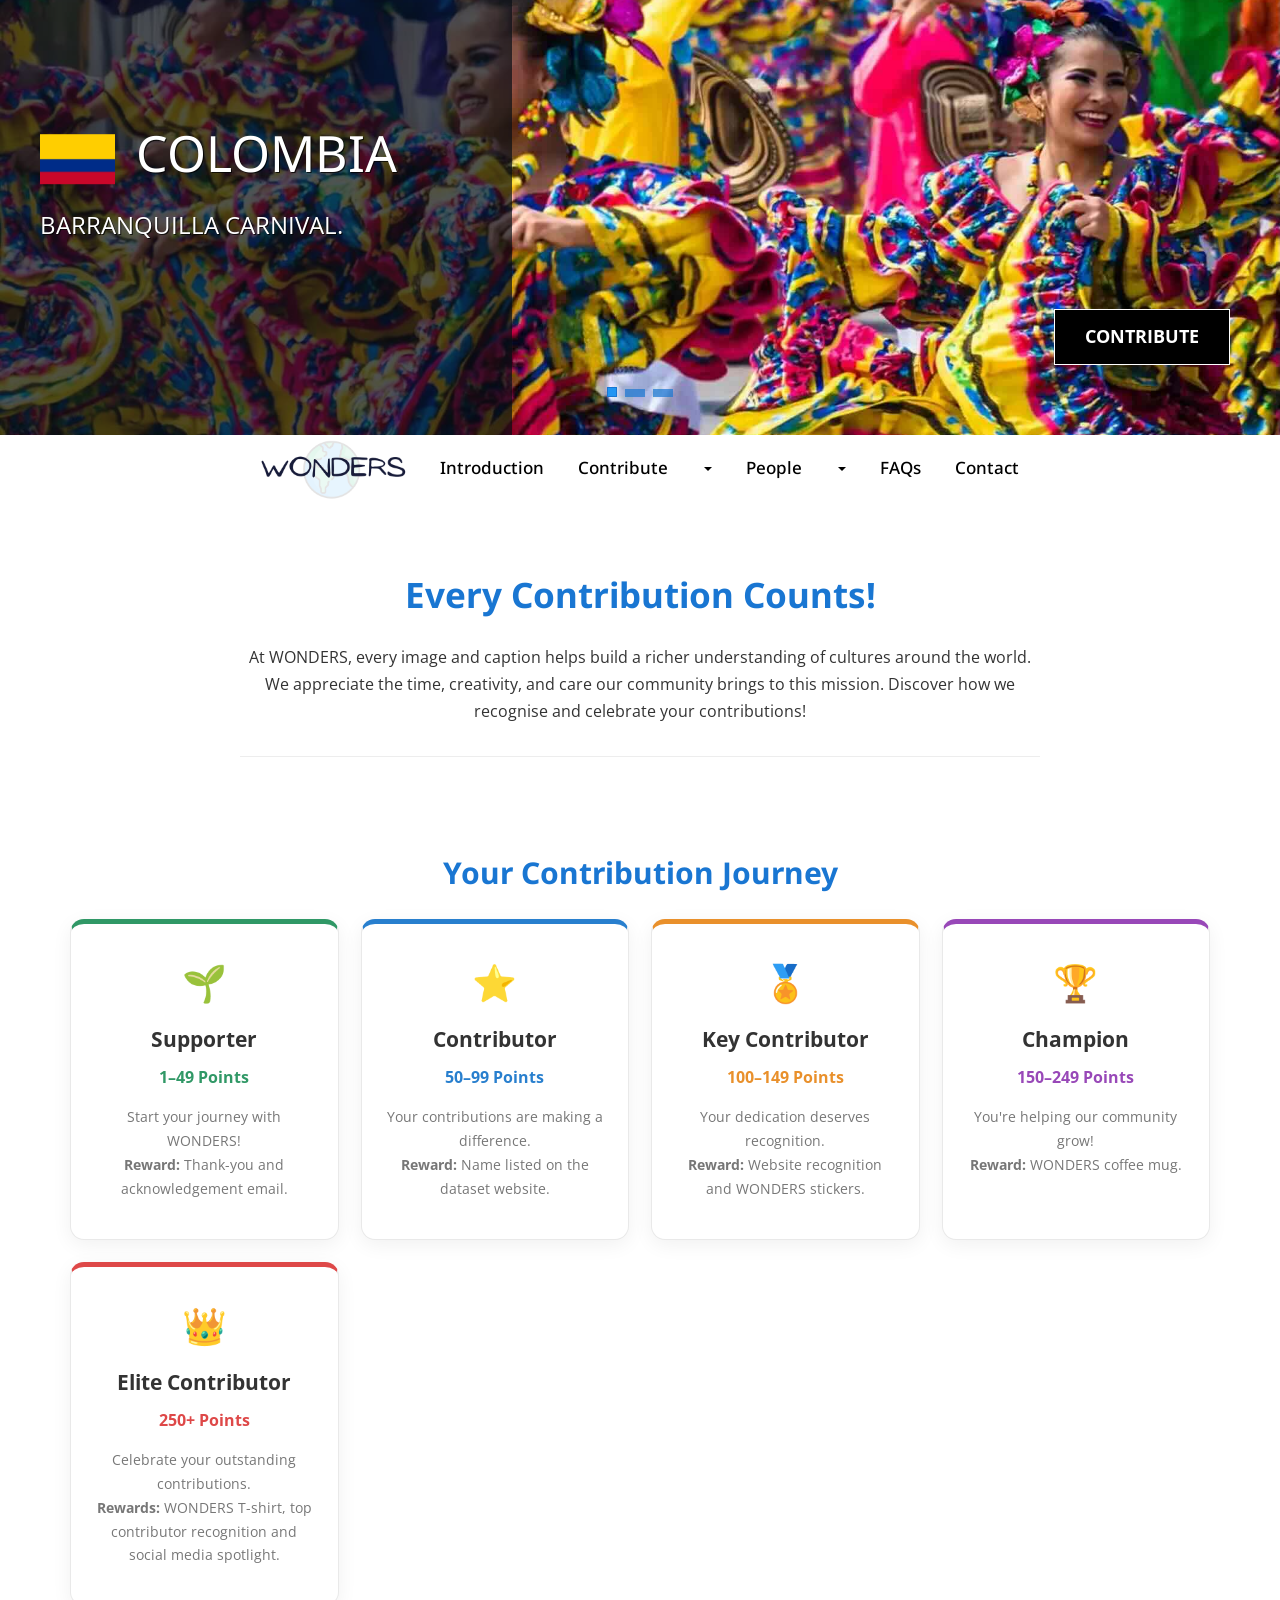
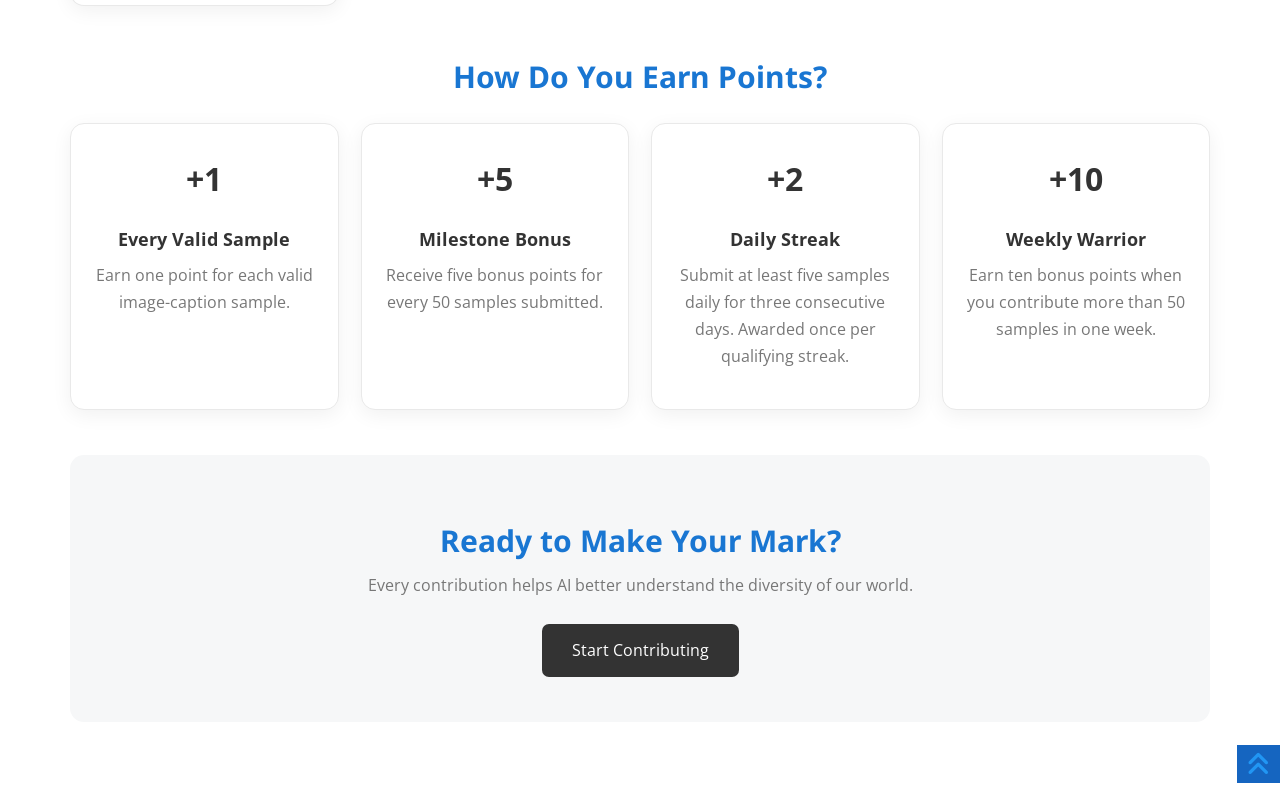
==== contributor-benefits.html @ 924491ee "Update contributor-benefits.html" ====
<!DOCTYPE html>
<!--[if lt IE 7 ]> <html class="ie ie6 no-js" lang="en"> <![endif]-->
<!--[if IE 7 ]>    <html class="ie ie7 no-js" lang="en"> <![endif]-->
<!--[if IE 8 ]>    <html class="ie ie8 no-js" lang="en"> <![endif]-->
<!--[if IE 9 ]>    <html class="ie ie9 no-js" lang="en"> <![endif]-->
<!--[if gt IE 9]><!-->
<html class="no-js" lang="en">
<!--<![endif]-->

<head>

	<meta charset="UTF-8" />

	<title>Wonders Dataset</title>

	<meta name="description" content="Team Wonders Data Project">

	<meta name="author" content="Team Wonders">

	<meta name="viewport" content="width=device-width, initial-scale=1.0">
	<link rel="shortcut icon" href="img/wonders_logo_v1.png">

	<link rel="stylesheet" type="text/css" media="screen" href="css/bootstrap.css">
	<!-- <link rel="stylesheet" href="css/font-awesome.css"> -->
	<link rel="stylesheet" href="https://cdnjs.cloudflare.com/ajax/libs/font-awesome/6.5.0/css/all.min.css">
	<link rel="stylesheet" href="css/animate.css">
	<link rel="stylesheet" href="css/styles.css">

	<link href='http://fonts.googleapis.com/css?family=Droid+Sans:400,700' rel='stylesheet' type='text/css'>
	<link href='http://fonts.googleapis.com/css?family=Open+Sans:400,700' rel='stylesheet' type='text/css'>


</head>

<body>
	<!--wrapper start-->
	<div class="wrapper">
		<!--header-->
		<header id="header">
			<div class="carousel fade-carousel slide" data-ride="carousel" data-interval="4000" id="bs-carousel">
				<!-- Overlay -->
				<div class="overlay"></div>

				<!-- Action Button -->
				<div class="project-title-topright">
				</div>
				<div class="hero-button">
					<a class="btn btn-hero btn-lg" href="#contribute">Contribute</a>
				</div>

				<!-- Indicators -->
				<ol class="carousel-indicators">
					<li data-target="#bs-carousel" data-slide-to="0" class="active"></li>
					<li data-target="#bs-carousel" data-slide-to="1"></li>
					<li data-target="#bs-carousel" data-slide-to="2"></li>
				</ol>

				<!-- Wrapper for slides -->
				<div class="carousel-inner">
					<div class="item slides active">
						<div class="slide-1"></div>
						<div class="hero">
							<hgroup>
								<h1>
									<img src="img/flags/colombia.png" alt="Colombia Flag"
										style="height:1em; vertical-align:middle; margin-right:8px;">
									Colombia
								</h1>
								<h3>Barranquilla Carnival.</h3>
							</hgroup>
						</div>
					</div>
					<div class="item slides">
						<div class="slide-2"></div>
						<div class="hero">
							<hgroup>
								<h1>
									<img src="img/flags/italy.png" alt="Italian Flag" 
										style="height:1em; vertical-align:middle; margin-right:8px;">
									Italy
								</h1>
								<h3>Pizza</h3>
							</hgroup>
						</div>
					</div>
					<div class="item slides">
						<div class="slide-3"></div>
						<div class="hero">
							<hgroup>
								<h1>
									<img src="img/flags/china.png" alt="China Flag"
										style="height:1em; vertical-align:middle; margin-right:8px;">
									China
								</h1>
								<h3>The Lantern Festival.</h3>
							</hgroup>
						</div>
					</div>
				</div>

				<div class="menu">
					<nav class="navbar navbar-wrapper">
						<div class="container">
							<div class="navbar-header">
								<button type="button" id="nav-toggle" class="navbar-toggle" data-toggle="collapse"
									data-target="#main-nav"> <span class="sr-only">Toggle navigation</span> <span
										class="icon-bar"></span> <span class="icon-bar"></span> <span
										class="icon-bar"></span> </button>
							</div>
							<div id="main-nav" class="collapse navbar-collapse">
								<ul class="nav navbar-nav">
									<img src="img/wonders_narrow_logo.png" style="max-width: 15%;"/>
									<li><a href="#intro" class="scroll-link">Introduction</a></li>
									<li class="dropdown">


									
<li class="dropdown">
    <!-- This part scrolls to Contribute section -->
    <a href="#contribute" class="scroll-link people-main-link">
        Contribute
    </a>

    <!-- This part opens the dropdown -->
    <a href="#" class="dropdown-toggle people-caret"
       data-toggle="dropdown"
       aria-haspopup="true"
       aria-expanded="false">
        <span class="caret"></span>
    </a>

    <ul class="dropdown-menu">
        <li>
            <a href="contributor-benefits.html">
                Contributor Benefits
            </a>
        </li>
        <li>
            <a href="contributors.html">
                List of Contributors
            </a>
        </li>
    </ul>
</li>

									


									<li class="dropdown">
                                    <!-- This part scrolls to People section -->
                                    <a href="#aboutUs" class="scroll-link people-main-link">People</a>
                                    <!-- This part opens dropdown -->
                                    <a href="#" class="dropdown-toggle people-caret" data-toggle="dropdown" aria-haspopup="true" aria-expanded="false">
                                    <span class="caret"></span>
                                    </a>
                                    <ul class="dropdown-menu">
                                    <li><a href="#team-leads" class="scroll-link">Team Leads</a></li>
                                    <li><a href="#tech-team" class="scroll-link">Tech Team</a></li>
                                    <li><a href="#language-leads" class="scroll-link">Language Leads</a></li>
                                    </ul>
                                    </li>
									<li><a href="#faq" class="scroll-link">FAQs</a></li>
									<li><a href="#contact" class="scroll-link">Contact</a></li>
								</ul>
							</div>
						</div>
					</nav>
				</div>

		</header>






<style>
/* Contributor Benefits — scoped styling */
.wonders-benefits {
    padding: 65px 0;
}
.wonders-benefits .section-title,
.wonders-benefits .benefits-cta h2,
.wonders-benefits .benefits-notice h3 {
    color: #1976D2 !important;
}

.wonders-benefits .benefits-intro {
    max-width: 800px;
    margin: 0 auto 45px;
    text-align: center;
}

.wonders-benefits .section-title {
    text-align: center;
    margin: 50px 0 25px;
}

.wonders-benefits .reward-grid,
.wonders-benefits .points-grid {
    display: grid;
    grid-template-columns: repeat(auto-fit, minmax(220px, 1fr));
    gap: 22px;
}

.wonders-benefits .reward-card,
.wonders-benefits .points-card {
    background: #fff;
    border: 1px solid #e9e9e9;
    border-radius: 14px;
    padding: 28px 22px;
    text-align: center;
    box-shadow: 0 5px 20px rgba(0,0,0,.06);
    transition: transform .2s, box-shadow .2s;
}

.wonders-benefits .reward-card:hover {
    transform: translateY(-5px);
    box-shadow: 0 10px 28px rgba(0,0,0,.12);
}

.wonders-benefits .reward-card {
    border-top: 5px solid var(--tier-color);
}

.wonders-benefits .reward-icon {
    font-size: 36px;
    margin-bottom: 12px;
}

.wonders-benefits .reward-card h3 {
    font-size: 21px;
    margin: 10px 0;
}

.wonders-benefits .point-range {
    font-weight: 700;
    color: var(--tier-color);
    margin-bottom: 14px;
}

.wonders-benefits .reward-detail {
    font-size: 14px;
    line-height: 1.7;
}

.wonders-benefits .points-value {
    font-size: 32px;
    font-weight: 700;
    color: #333;
}

.wonders-benefits .points-card h3 {
    font-size: 18px;
}

.wonders-benefits .benefits-cta {
    text-align: center;
    padding: 45px 20px;
    margin-top: 45px;
    background: #f6f7f8;
    border-radius: 14px;
}

.wonders-benefits .benefits-button {
    display: inline-block;
    padding: 13px 30px;
    margin-top: 15px;
    background: #333;
    color: white;
    border-radius: 7px;
    text-decoration: none;
}

.wonders-benefits .benefits-button:hover {
    background: #555;
    color: white;
}

@media (max-width: 600px) {
    .wonders-benefits {
        padding: 35px 0;
    }
}
</style>

<section class="service page-section wonders-benefits"
         id="contributor-benefits">

    <div class="container">

        <!-- INTRODUCTION -->
        <div class="heading benefits-intro">
            <h2>Every Contribution Counts!</h2>
            <h3>
                At WONDERS, every image and caption helps
                build a richer understanding of cultures
                around the world.

                We appreciate the time, creativity, and care
                our community brings to this mission.

                Discover how we recognise and celebrate
                your contributions!
            </h3>
        </div>

        <!-- REWARD LEVELS -->
        <h2 class="section-title">
            Your Contribution Journey
        </h2>

        <div class="reward-grid">

            <div class="reward-card"
                 style="--tier-color:#309866;">
                <div class="reward-icon">🌱</div>
                <h3>Supporter</h3>
                <div class="point-range">1–49 Points</div>
                <p class="reward-detail">
                    Start your journey with WONDERS!
                    <br><strong>Reward:</strong>
                    Thank-you and acknowledgement email.
                </p>
            </div>

            <div class="reward-card"
                 style="--tier-color:#287fce;">
                <div class="reward-icon">⭐</div>
                <h3>Contributor</h3>
                <div class="point-range">50–99 Points</div>
                <p class="reward-detail">
                    Your contributions are making a difference.
                    <br><strong>Reward:</strong>
                    Name listed on the dataset website.
                </p>
            </div>

            <div class="reward-card"
                 style="--tier-color:#e9902b;">
                <div class="reward-icon">🏅</div>
                <h3>Key Contributor</h3>
                <div class="point-range">100–149 Points</div>
                <p class="reward-detail">
                    Your dedication deserves recognition.
                    <br><strong>Reward:</strong>
                    Website recognition and WONDERS stickers.
                </p>
            </div>

            <div class="reward-card"
                 style="--tier-color:#9848b8;">
                <div class="reward-icon">🏆</div>
                <h3>Champion</h3>
                <div class="point-range">150–249 Points</div>
                <p class="reward-detail">
                    You're helping our community grow!
                    <br><strong>Reward:</strong>
                    WONDERS coffee mug.
                </p>
            </div>

            <div class="reward-card"
                 style="--tier-color:#de4848;">
                <div class="reward-icon">👑</div>
                <h3>Elite Contributor</h3>
                <div class="point-range">250+ Points</div>
                <p class="reward-detail">
                    Celebrate your outstanding contributions.
                    <br><strong>Rewards:</strong>
                    WONDERS T-shirt, top contributor
                    recognition and social media spotlight.
                </p>
            </div>

        </div>

        <!-- SCORING RULES -->
        <h2 class="section-title">
            How Do You Earn Points?
        </h2>

        <div class="points-grid">

            <div class="points-card">
                <div class="points-value">+1</div>
                <h3>Every Valid Sample</h3>
                <p>Earn one point for each valid
                   image-caption sample.</p>
            </div>

            <div class="points-card">
                <div class="points-value">+5</div>
                <h3>Milestone Bonus</h3>
                <p>Receive five bonus points for
                   every 50 samples submitted.</p>
            </div>

            <div class="points-card">
                <div class="points-value">+2</div>
                <h3>Daily Streak</h3>
                <p>Submit at least five samples daily
                   for three consecutive days.
                   Awarded once per qualifying streak.</p>
            </div>

            <div class="points-card">
                <div class="points-value">+10</div>
                <h3>Weekly Warrior</h3>
                <p>Earn ten bonus points when you
                   contribute more than 50 samples
                   in one week.</p>
            </div>

        </div>

        <!-- CALL TO ACTION -->
        <div class="benefits-cta">
            <h2>Ready to Make Your Mark?</h2>
            <p>
                Every contribution helps AI better
                understand the diversity of our world.
            </p>

            <a href="index.html#contribute"
               class="benefits-button">
                Start Contributing
            </a>
        </div>

    </div>
</section>







    




	
	<!--footer-->
	<section class="footer" id="footer">
		<p class="text-center">
			<a href="#header" class="gototop"><i class="fa fa-angle-double-up fa-2x"></i></a>
		</p>
	</section>

	</div><!--wrapper end-->

	<!--Javascripts-->
	<script src="js/jquery.js"></script>
	<script src="js/modernizr.js"></script>
	<script src="js/bootstrap.js"></script>
	<script src="js/jquery-scrolltofixed.js"></script>
	<script src="js/jquery.nav.js"></script>
	<script src="js/jquery.easing.1.3.js"></script>
	<script src="js/menustick.js"></script>
	<script src="js/easing.js"></script>
	<script src="js/wow.js"></script>
	<script src="js/smoothscroll.js"></script>
	<script src="js/masonry.js"></script>
	<script src="js/imgloaded.js"></script>
	<script src="js/classie.js"></script>
	<script src="js/colorfinder.js"></script>
	<script src="js/gridscroll.js"></script>
	<script src="js/contact.js"></script>
	<script src="js/custom.js"></script>

	<script type="text/javascript">
		jQuery(function ($) {
			$(document).ready(function () {
				$('.navbar-wrapper').stickUp();
			});
		});
	</script>
</body>

</html>
---- css/styles.css ----
/*------General----------*/
body {
  font-family: 'Open Sans', sans-serif;
  font-size: 16px;
  line-height: 1.7;
  color: #777;
  font-weight: 400;
  overflow-x: hidden;
}

h1,h2,h3,h4,h5,h6 {
  color: #333;
  line-height: 1.4;
  font-weight: 700;
  font-family: 'Droid Sans', sans-serif;
}

h3 {
  font-family: 'Open Sans', sans-serif;
}

.w960 {
  max-width: 960px;
  margin: 0px auto;
}

a, a:visited {
  color: #1976D2;
}
a:hover, a:focus {
  color: #2196F3;
}

img {
  max-width: 100%;
}
 

/********************************/
/*       Fade Bs-carousel       */
/********************************/
.fade-carousel {
  position: relative;
  height: 500px;
  bottom: 65px;
}

.fade-carousel .carousel-inner .item {
  height: 500px;
}

.fade-carousel .carousel-indicators > li {
  margin: 0 2px;
  background-color: #1976D2;
  border-color: #1976D2;
  opacity: .7;
  border-radius: 0;
  width: 20px;
  height: 8px;
}

.fade-carousel .carousel-indicators > li.active {
  width: 10px;
  height: 10px;
  opacity: 1;
  background-color: #2196F3;
}

/********************************/
/*          Hero Headers        */
/********************************/
.hero {
  position: absolute;
  top: 50%;
  left: 0;
  width: 40%;
  z-index: 3;
  color: #fff;
  text-align: left;
  text-transform: uppercase;
  text-shadow: 1px 1px 0 rgba(0,0,0,.75);
  transform: translateY(-50%);
  padding-left: 40px;
}

.hero h1 {
  margin: 0;
  padding: 0;
  color: #fff;
  font-size: 50px;
  font-weight: normal;
}

.hero h3 {
  color: #fff;
  font-weight: 26px;
  font-weight: normal;
}

.fade-carousel .carousel-inner .item .hero {
  opacity: 0;
  -webkit-transition: 2s all ease-in-out .1s;
  -moz-transition: 2s all ease-in-out .1s;
  -ms-transition: 2s all ease-in-out .1s;
  -o-transition: 2s all ease-in-out .1s;
  transition: 2s all ease-in-out .1s;
}

.fade-carousel .carousel-inner .item.active .hero {
  opacity: 1;
  -webkit-transition: 2s all ease-in-out .1s;
  -moz-transition: 2s all ease-in-out .1s;
  -ms-transition: 2s all ease-in-out .1s;
  -o-transition: 2s all ease-in-out .1s;
  transition: 2s all ease-in-out .1s;
}

.btn.btn-hero, .btn.btn-hero:hover, .btn.btn-hero:focus {
  color: #f5f5f5;
  background-color: #1565C0;
  border-color: #1565C0;
  outline: none;
  padding: 12px 32px;
  margin: 20px auto;
  border-radius: 0px;
  border-bottom: 4px solid #2196F3;
}

.hero-button {
    position: absolute;
    bottom: 50px;
    right: 50px;
    z-index: 1000;
    text-align: center;
}

.hero-button .btn-hero {
    background-color: #000;
    color: #fff;
    border: 1px solid #fff;
    padding: 15px 30px;
    font-size: 18px;
    font-weight: bold;
    text-transform: uppercase;
    transition: all 0.3s ease;
}

.hero-button .btn-hero:hover {
    background-color: #2196F3;
    color: #fff;
    border-color: #2196F3;
}

@media screen and (max-width: 768px) {
  .hero-button {
    bottom: 20px;
    right: 0;
    left: 0;
    text-align: center;
  }

  .hero-button .btn-hero {
    padding: 12px 24px;
    font-size: 16px;
  }
}

.hero-slide-image {
    width: 100%;
    height: 380px;
    object-fit: cover;
    object-position: center;
    display: block;
}


@media (max-width: 768px) {
    .hero-slide-image {
        height: 260px;
    }
}

@media (max-width: 480px) {
    .hero-slide-image {
        height: 220px;
    }
}

/********************************/
/*            Overlay           */
/********************************/
.overlay {
  position: absolute;
  width: 40%;
  height: 100%;
  z-index: 2;
  background-color: #080d15;
  opacity: .7;
}
 

/********************************/
/*       Slides backgrounds     */
/********************************/
.fade-carousel .slides .slide-1, 
.fade-carousel .slides .slide-2,
.fade-carousel .slides .slide-3 {
  height: 500px;
  background-size: cover;
  background-position: center center;
  background-repeat: no-repeat;
}

.fade-carousel .slides .slide-1 {
  background-image: url('../img/slide1.jpg');
}

.fade-carousel .slides .slide-2 {
  background-image: url('../img/slide2.jpg');
}

.fade-carousel .slides .slide-3 {
  background-image: url('../img/slide3.jpg');
}

/* Slide images media sizes - responsiveness */

@media screen and (max-width: 768px) {
  .fade-carousel,
  .fade-carousel .carousel-inner .item,
  .fade-carousel .slides .slide-1, 
  .fade-carousel .slides .slide-2,
  .fade-carousel .slides .slide-3 {
    height: 260px;
  }
}

@media screen and (max-width: 480px) {
  .fade-carousel .slides .slide-1, 
  .fade-carousel .slides .slide-2,
  .fade-carousel .slides .slide-3 {
    height: 220px;
  }
}







/* carousel */
#quote-carousel {
  padding: 0 10px 30px 10px;
  margin-top: 30px;
}

/* Control buttons  */
#quote-carousel .carousel-control {
  background: none;
  color: #222;
  font-size: 2.3em;
  text-shadow: none;
  margin-top: 30px;
}
/* Previous button  */
#quote-carousel .carousel-control.left {
  left: -12px;
}
/* Next button  */
#quote-carousel .carousel-control.right {
  right: -12px !important;
}
/* Changes the position of the indicators */
#quote-carousel .carousel-indicators {
  right: 50%;
  top: auto;
  bottom: 0px;
  margin-right: -19px;
}
/* Changes the color of the indicators */
#quote-carousel .carousel-indicators li {
  background: #FFFFFF;
}

#quote-carousel .carousel-indicators .active {
  background: #2196F3;
}

#quote-carousel img {
  width: 250px;
  height: 100px;
  border-radius: 0px;
  border: 4px solid rgba(237, 202, 24, 0.18);
}
/* End carousel */

.item blockquote {
  border-left: none;
  margin: 0;
}

.item blockquote img {
  margin-bottom: 10px;
}

.item blockquote p:before {
  content: "\f10d";
  font-family: 'Fontawesome';
  float: left;
  margin-right: 10px;
}

.box-area {
  padding: 30px;
  margin-bottom: 30px;
  background: #F0F0F0;
  border-bottom: 10px solid #E2E2E2;
  border-radius: 0 0 15px 15px;
  border-top: 1px solid #1976D2;
}

.box-area-icon i {
  font-size: 40px;
  color: #1976D2;
}

.news-events-box {
  padding: 20px;
  margin: 0 0 15px 0;
  position: relative;
  background: #EDEDED;
}

.news-events-box h2 {
  font-size: 30px;
  color: #333333;
  padding: 0 0 15px 0;
  margin: 0;
}

.news-events-box h3 {
  font-size: 14px;
  font-weight: normal;
  color: #333;
  padding: 0 0 15px 0;
  margin: 0;
}
/*-------Menu----------*/
.isFixed {
  left: 0px;
  width: 100%;
  background: #FFF;
}

.menu {
  margin-top: 0px;
  position: absolute;
  z-index: 999;
	 /* margin-top:20px; */
  left: 0px;
  right: 0px;
  background: #FFF;
}

/* .navArea { */
	/*float:right;*/;
/* } */

.navwrapper .container {
  padding: 0;
  width: auto;
}

.nav>li>a {
  display: inline-block;
  color: #000 !important;
}

.navbar-nav>li {
  float: none;
  display: inline-block;
  padding: 0;
}

.navbar-nav {
  margin: 0 auto;
  text-align: center;
  float: none;
}

.navbar-toggle {
  margin-top: 14px;
}

.navbar-toggle .icon-bar {
  background: #fff;
}

.nav>li>a:hover, .nav>li>a:focus {
  color: #2196F3 !important;
}

.nav>li>a {
  display: inline-block;
  padding: 22px 15px;
  font-size: 17px;
  font-weight: 500;
  font-family: 'Droid Sans', sans-serif;
} 
.navbar-wrapper {
  margin-top: 0px;
  height: 65px;
  position: relative;
  z-index: 15;
  background: #000;
}

.navbar-wrapper .container {
  padding: 0px;
}

.navbar-collapse {
  padding: 0;
}

.navbar-collapse.in {
  max-height: 100%;
}

.navbar.navbar-inverse.navbar-static-top {
  margin: 0px auto;
  background: #000;
  color: #c3c8d6;
  border: none;
  font-family: 'Open Sans',sans-serif;
  font-size: 14px;
  font-weight: 600;
  text-transform: uppercase;
}

.navbar.navbar-inverse.navbar-static-top a {
  color: #fff;
  padding: 31px 16px;
  line-height: 18px;
  text-align: center;
}

.navbar.navbar-inverse.navbar-static-top a:hover {
  background: none;
  color: #fff;
}

.navbar-inverse .navbar-nav>.active>a,.navbar-inverse .navbar-nav>.active>a:focus {
  background: none;
  color: #fff !important;
}

.navbar-inverse .navbar-nav>.active>a:hover {
  color: #fff;
}

#main-nav ul.nav>li.active>a {
  color: #fff !important;
  background-color: #1976D2;
}

.hideClass {
  display: none;
}

.isFixed .navbar-inverse .navbar-nav>.active>a,.isFixed .navbar-inverse .navbar-nav>.active>a:focus {
  background: #1976D2;
  color: #fff;
}

.isFixed .navbar.navbar-inverse.navbar-static-top a:hover {
  background: #1976D2;
  color: #fff;
}

.isFixed .navbar.navbar-inverse.navbar-static-top a {
  color: #fff;
}

.stuckMenu {
  -o-transition: all .5s;
  -ms-transition: all .5s;
  -moz-transition: all .5s;
  -webkit-transition: all .5s;
  transition: all .5s;
  background: #FFF;
}

.isFixed {
  background: #FFF;
  -o-transition: all .5s;
  -ms-transition: all .5s;
  -moz-transition: all .5s;
  -webkit-transition: all .5s;
  transition: all .5s;
} 


/*------Intro----------*/
header {
}

.intro {
  font-size: 60px;
  line-height: 1.0;
  font-weight: 900;
  color: #fff;
} 
/*-----------Heading-------------*/
.heading {
  padding-bottom: 15px;
  text-align: justify;
  max-width: 960px;
  margin: 0px auto;
}

.heading h2 {
  font-weight: 700;
  font-size: 35px;
  text-align: center;
  color: #1976D2;
  margin: 0;
  padding: 5px;
  text-transform: capitalize;
}

.heading h3 {
  font-size: 16px;
  line-height: 1.7;
  font-weight: normal;
  padding-bottom: 30px;
  border-bottom: 1px solid #EDEDED;
  margin-bottom: 30px;
}

img#site-title {
  max-width: 150px;
}
 
 
/*------- 	Gallery Events-------------*/
/* General style */
.grid-gallery ul {
  list-style: none;
  margin: 0;
  padding: 0;
}

.grid-gallery figure {
  margin: 0;
}

.grid-gallery figure img {
  display: block;
  width: 100%;
}

.grid-gallery figcaption h3 {
  margin: 0;
  padding: 0 0px 0;
  color: #fff;
  font-size: 17px;
  font-weight: 300;
  text-align: center;
}

.grid-gallery figcaption p {
  margin: 0;
  font-size: 12px;
}
/* Grid style */
.grid-wrap {
  margin: 0 auto;
}

.grid {
  margin: 0 auto;
}


.grid li {
  width: 16%;
  float: left;
  cursor: pointer;
}

.grid figure {
  padding: 15px;
  -webkit-transition: opacity 0.2s;
  transition: opacity 0.2s;
}

.grid li:hover figure {
  opacity: 0.7;
}

.grid::after {
    content: "";
    display: table;
    clear: both;
  }


.grid figcaption {
  background: #0D2240;
  padding: 12px 18px;
  border-top: #F39C12 solid 1px;
}
/* Slideshow style */
.slideshow {
  position: fixed;
  background: rgba(0,0,0,0.6);
  width: 100%;
  height: 100%;
  top: 0;
  left: 0;
  z-index: 500;
  opacity: 0;
  visibility: hidden;
  overflow: hidden;
  -webkit-perspective: 1000px;
  perspective: 1000px;
  -webkit-transition: opacity 0.5s,visibility 0s 0.5s;
  transition: opacity 0.5s,visibility 0s 0.5s;
}

.slideshow-open .slideshow {
  opacity: 1;
  visibility: visible;
  -webkit-transition: opacity 0.5s;
  transition: opacity 0.5s;
}

.slideshow ul {
  width: 100%;
  height: 100%;
  -webkit-transform-style: preserve-3d;
  transform-style: preserve-3d;
  -webkit-transform: translate3d(0,0,150px);
  transform: translate3d(0,0,150px);
  -webkit-transition: -webkit-transform 0.5s;
  transition: transform 0.5s;
}

.slideshow ul.animatable li {
  -webkit-transition: -webkit-transform 0.5s;
  transition: transform 0.5s;
}

.slideshow-open .slideshow ul {
  -webkit-transform: translate3d(0,0,0);
  transform: translate3d(0,0,0);
}

.slideshow li {
  width: 520px;
  height: auto;
  position: absolute;
  top: 50%;
  left: 50%;
  margin: -220px 0 0 -260px;
  visibility: hidden;
}

.slideshow li.show {
  visibility: visible;
}

.slideshow li:after {
  content: '';
  position: absolute;
  width: 100%;
  height: 100%;
  top: 0;
  left: 0;
  background: rgba(255,255,255,0.8);
  -webkit-transition: opacity 0.3s;
  transition: opacity 0.3s;
}

.slideshow li.current:after {
  visibility: hidden;
  opacity: 0;
  -webkit-transition: opacity 0.3s,visibility 0s 0.3s;
  transition: opacity 0.3s,visibility 0s 0.3s;
}

.slideshow figure {
  width: 100%;
  height: 100%;
  background: #fff;
  border: 16px solid #fff;
  overflow: hidden;
}

.slideshow figure img {
  width: 100%;
  height: 260px;
  object-fit: cover;
}


.slideshow figcaption {
  padding-bottom: 20px;
  padding-top: 20px;
}

.slideshow figcaption h3 {
  font-weight: 300;
  font-size: 200%;
  color: #333;
  font-size: 23px;
  padding-bottom: 10px;
}
/* Navigation */
.slideshow nav span {
  position: fixed;
  z-index: 1000;
  color: #fff;
  text-align: center;
  padding: 2%;
  cursor: pointer;
  font-size: 2.2em;
  background: rgba(0,0,0,0.1);
}

.slideshow nav span.nav-prev,.slideshow nav span.nav-next {
  top: 50%;
  -webkit-transform: translateY(-50%);
  transform: translateY(-50%);
}

.slideshow nav span.nav-next {
  right: 0;
}

.slideshow nav span.nav-close {
  top: 75px;
  right: 0px;
  padding: 10px 25px;
  color: #999;
}

.icon:before,.icon:after {
  font-family: 'fontawesome';
  speak: none;
  font-style: normal;
  font-weight: normal;
  font-variant: normal;
  text-transform: none;
  line-height: 1;
  -webkit-font-smoothing: antialiased;
  -moz-osx-font-smoothing: grayscale;
}

span.nav-prev:before {
  content: "\f104";
}

span.nav-next:before {
  content: "\f105";
}

span.nav-close:before {
  content: "\f00d";
}
/* Info on arrow key navigation */
.info-keys {
  position: fixed;
  top: 10px;
  left: 10px;
  width: 60px;
  font-size: 8px;
  padding-top: 20px;
  text-transform: uppercase;
  color: #fff;
  letter-spacing: 1px;
  text-align: center;
}

.info-keys:before,.info-keys:after {
  position: absolute;
  top: 0;
  width: 16px;
  height: 16px;
  border: 1px solid #fff;
  text-align: center;
  line-height: 14px;
  font-size: 12px;
}

.info-keys:before {
  left: 10px;
  content: "\e603";
}

.info-keys:after {
  right: 10px;
  content: "\e604";
}

/*-------Contact---------*/
input.contact {
  background: #fff;
  border: solid 1px #ddd;
  color: #000;
  padding: 15px 30px;
  margin-right: 3%;
  margin-bottom: 30px;
  outline: none;
}

input.contact.noMarr {
  margin-right: 0px;
}

textarea.contact {
  background: #fff;
  color: #000;
  border: solid 1px #ddd;
  padding: 15px 30px;
  margin-bottom: 40px;
  outline: none;
  height: 150px;
}

.contact.submit {
  background: #F39C12;
  font-family: 'Montserrat',sans-serif;
  color: #1A1A1A;
  font-size: 16px;
  font-weight: 400;
  text-align: center;
  margin: 0px auto;
  border: none !important;
  border-radius: 0;
  float: none;
  display: block;
}

.contact.submit:hover {
  background: #2196F3;
  color: #fff;
}

.done {
  display: none;
}

.error input,input.error,.error textarea,textarea.error {
  background-color: #ffffff;
  border: 1px solid red !Important;
  -webkit-transition: border linear 0.2s,box-shadow linear 0.2s;
  -moz-transition: border linear 0.2s,box-shadow linear 0.2s;
  -o-transition: border linear 0.2s,box-shadow linear 0.2s;
  transition: border linear 0.2s,box-shadow linear 0.2s;
}


/*----------------------------------------------------	 8. Footer Style------------------------------------------------------*/
.footer {
  background: #0D2240;
  position: relative;
}

.footer .container {
  padding: 60px 0 20px;
}

.footer ul {
  margin: 0 auto;
  margin-bottom: 30px;
  margin-top: 10px;
  text-align: center;
  list-style-type: none;
  padding-left: 0;
}

.footer ul li {
  display: inline-block;
  text-align: center;
  background: rgba(0,0,0,0.2);
  color: #ffffff;
  line-height: 45px;
  margin: 0 4px 0px;
  width: 45px !important;
  height: 45px !important;
  -webkit-border-radius: 3px;
  border-radius: 3px;
}

.footer ul li:hover {
  background: #1565C0;
}

.footer ul li:hover	a {
  color: #fff;
}

.footer ul li a {
  color: #fff;
  width: 42px !important;
  height: 42px !important;
}

.footer ul li a i {
  line-height: 45px;
  color: #fff;
}

.footer p {
  color: #fff;
  font-size: 13px;
  line-height: 24px;
  font-weight: 300;
  text-align: center;
  text-transform: uppercase;
}

.gototop {
  display: inline-block;
  width: 43px;
  height: 38px;
  background: #1565C0;
  position: absolute;
  margin-left: -30px;
	/* top:-35px; */
  border-radius: 0;
  bottom: 14px;
  right: 0px;
}

.gototop i {
  color: #2196F3;
  line-height: 40px;
}

.footer a,.footer a:hover {
  color: #fff;
}

blockquote {
  font-style: italic;
  margin: 0 0 0px 0;
  padding: 20px 70px 10px;
  position: relative;
  font-size: 13px;
  border: 0;
}

blockquote:before {
  display: block;
  content: "\201C";
  font-size: 120px;
  position: absolute;
  left: 10px;
  top: -30px;
  color: #1976D2;
  font-family: Georgia;
}

blockquote cite {
  color: #1976D2;
  font-size: 14px;
  display: block;
  margin-top: 5px;
  text-align: right;
}

blockquote cite:before {
  content: "\2014 \2009";
}

.feedback {
  background: url('../img/img3.jpg');
}

.feedback .heading h2 {
  color: #fff;
}

.feedback .heading h3 {
  color: #fff;
  border-bottom: 1px solid rgba(243, 156, 18, 0.25);
}

.item blockquote {
  color: #fff;
  font-size: 15px;
}

blockquote footer, blockquote small, blockquote .small {
  color: #fff;
  font-size: 14px;
}

/* Header Styles
---------------------------------*/

#header_wrapper {
  background: #0A1525;
  padding: 15px 0px;
  box-shadow: 1px 1px 4px rgba(60, 60, 60, 0.44);
  position: relative;
}

.header_box {
  position: relative;
    /* z-index: 9999999999999999999999999999999999; */;
}

.logo a {
  float: left;
  font-size: 28px;
  line-height: 50px;
  color: #FF6C71;
}

.res-nav_click {
  display: none;
}

.page-section {
  padding: 80px 0;
}	

/**
  MEDIA QUERIES
--------------------------------*/ 
@media screen and (min-width: 980px) {
  .hero {
    width: 980px;
  }
}

@media (max-width: 768px) {
          
  #quote-carousel .carousel-indicators {
    bottom: -20px !important;
  }

  #quote-carousel .carousel-indicators li {
    display: inline-block;
    margin: 0px 5px;
    width: 15px;
    height: 15px;
  }

  #quote-carousel .carousel-indicators li.active {
    margin: 0px 5px;
    width: 20px;
    height: 20px;
  }
}

@media (min-width: 991px) {
  .lu-section-title {
    font-size: 45px;
  }
}

@media screen and (max-width:960px) {
 
  .grid li {
    width: 33.3%;
  }

  .slideshow li {
    width: 100%;
    height: 100%;
    top: 0;
    left: 0;
    margin: 0;
  }

  .slideshow li figure img {
    width: auto;
    margin: 0 auto;
    max-width: 100%;
  }

  .slideshow nav span,.slideshow nav span.nav-close {
    font-size: 1.8em;
    padding: 0.3em;
  }

  .info-keys {
    display: none;
  }
}

@media screen and (min-width:768px) {
  input.contact.col-md-6 {
    width: 48.5%;
  }

  #quote-carousel {
    margin-bottom: 0;
    padding: 0 40px 30px 40px;
  }
}

@media screen and (max-width:768px) {
 
  #main-nav {
    background: #F39C12;
  }

  .navbar-nav>li {
    float: none;
    display: block;
  }

  .nav>li>a {
    display: block;
    color: #000000;
    padding: 18px 15px;
    font-size: 17px;
    font-weight: 500;
    font-family: 'Droid Sans', sans-serif;
  }
}

@media (max-width: 655px) {
  .collapse {
    background: #1976D2;
  }

  .navbar.navbar-inverse.navbar-static-top a {
    padding: 15px 16px;
    line-height: 15px;
    font-size: 13px;
  }
}

@media screen and (max-width: 640px) {
  .hero h1 {
    font-size: 4em;
  }
}

@media screen and (max-width:560px) {
  .grid li {
    width: 50%;
  }
}

@media screen and (max-width:384px) {
  .grid li {
    width: 100%;
  }
}

.collapse {
  background: #FFF;
}

.project-title-topright {
  position: absolute;
  top: 60px;
  left: 50px;
  z-index: 2000;
}

.project-title-topright h1 {
  color: #fff;
}

/* FAQ section */
.faq {
  padding: 64px 16px;
}

.faq-list {
  max-width: 820px;
  margin: 0 auto;
}

/* FAQ card */
.faq-item {
  border-bottom: 1px solid rgba(0, 0, 0, 0.1);
}

/* Question button */
.faq-question {
  width: 100%;
  background: none;
  border: none;
  padding: 18px 8px;
  font-size: 18px;
  font-weight: 600;
  text-align: left;
  display: flex;
  justify-content: space-between;
  align-items: center;
  cursor: pointer;
  color: rgba(0, 0, 0, 0.8);
}

.faq-question:hover {
  color: #1976D2;
}

/* Arrow icon */
.faq-icon {
  font-size: 14px;
  transition: transform 0.25s ease;
}

/* Answer */
.faq-answer {
  max-height: 0;
  overflow: hidden;
  transition: max-height 0.3s ease, opacity 0.3s ease;
  opacity: 0;
  padding: 0 8px;
  color: rgba(0, 0, 0, 0.7);
  line-height: 1.6;
}

/* Open state */
.faq-item.open .faq-answer {
  max-height: 300px;
  opacity: 1;
  padding-bottom: 16px;
}

.faq-item.open .faq-icon {
  transform: rotate(90deg);
}


/* Contact section layout */
.contact {
  padding: 64px 16px;
}

.contact-wrap {
  max-width: 720px;
  margin: 0 auto;
  padding: 28px;
  background: #ffffff;
  border-radius: 16px;
  border: 1px solid rgba(0, 0, 0, 0.08);
  box-shadow: 0 10px 30px rgba(0, 0, 0, 0.06);
}


.contact-subtitle {
  text-align: center;
  font-size: 16px;
  line-height: 1.6;
  color: rgba(0, 0, 0, 0.72);
  margin-bottom: 24px;
}

.contact-subtitle a {
  color: #1976D2;
  font-weight: 600;
  text-decoration: none;
}

.contact-subtitle a:hover {
  text-decoration: underline;
}


.contact-form {
  display: grid;
  gap: 16px;
}

.field label {
  display: block;
  font-weight: 600;
  margin-bottom: 6px;
  color: rgba(0, 0, 0, 0.75);
}

.field input,
.field textarea {
  width: 100%;
  padding: 12px 14px;
  font-size: 16px;
  border-radius: 12px;
  border: 1px solid rgba(0, 0, 0, 0.18);
  outline: none;
}

.field textarea {
  resize: vertical;
}


.field input:focus,
.field textarea:focus {
  border-color: #1976D2;
  box-shadow: 0 0 0 4px rgba(25, 118, 210, 0.15);
}


.contact-btn {
  margin-top: 8px;
  padding: 12px 16px;
  font-size: 16px;
  font-weight: 700;
  border-radius: 12px;
  border: none;
  cursor: pointer;
  background: #1976D2;
  color: #ffffff;
}

.contact-btn:hover {
  background: #155fa0;
}


.contact-response {
  margin-top: 8px;
  font-weight: 600;
}


.people-group-title {
  text-align: center;
  margin-top: 10px;   /* reduce space above */
  margin-bottom: 20px;
}

.partners-logos img {
  max-height: 80px;
  filter: grayscale(100%);
  opacity: 0.8;
  transition: all 0.3s ease;
  margin-bottom: 60px; 
}

.partners-logos img:hover {
  filter: grayscale(0%);
  opacity: 1;
}

.grid-wrap {
  clear: both;
  width: 100%;
  display: block;
}






















.example-gallery {
  padding: 70px 0;
  background: #f8fbff;
  overflow: hidden;
  font-family: inherit;
}

.example-gallery-header {
  max-width: 900px;
  margin: 0 auto 40px;
  padding: 0 24px;
  text-align: center;
}

.example-gallery-header h2 {
  margin: 0 0 16px;
  font-size: 2.4rem;
  font-weight: 700;
  color: #1976d2;
}

.example-gallery-header p {
  margin: 0 auto;
  max-width: 760px;
  font-size: 1.05rem;
  line-height: 1.7;
  color: #444;
}


/* SLIDER */

.slider-wrapper {
  width: 100%;
  overflow: hidden;
  position: relative;
  padding: 10px 0 25px;
}

/*
Fade the far left/right edges slightly.
Optional, but gives it a polished appearance.
*/
.slider-wrapper::before,
.slider-wrapper::after {
  content: "";
  position: absolute;
  top: 0;
  width: 100px;
  height: 100%;
  z-index: 2;
  pointer-events: none;
}

.slider-wrapper::before {
  left: 0;
  background: linear-gradient(
    to right,
    #f8fbff 0%,
    rgba(248, 251, 255, 0) 100%
  );
}

.slider-wrapper::after {
  right: 0;
  background: linear-gradient(
    to left,
    #f8fbff 0%,
    rgba(248, 251, 255, 0) 100%
  );
}

.slider-track {
  display: flex;
  gap: 24px;
  width: max-content;
  animation: slideExamples 38s linear infinite;
}

/* Pause when someone hovers over the examples */
.slider-wrapper:hover .slider-track {
  animation-play-state: paused;
}


/* CARD */

.example-card {
  width: 330px;
  flex: 0 0 auto;
  background: white;
  border-radius: 16px;
  overflow: hidden;
  box-shadow: 0 8px 28px rgba(0, 0, 0, 0.08);
  border: 1px solid rgba(25, 118, 210, 0.08);
  transition:
    transform 0.25s ease,
    box-shadow 0.25s ease;
}

.example-card:hover {
  transform: translateY(-5px);
  box-shadow: 0 12px 35px rgba(0, 0, 0, 0.13);
}

.example-card img {
  display: block;
  width: 100%;
  height: 215px;
  object-fit: cover;
}

.example-card-content {
  padding: 20px;
}

.example-card-content p {
  margin: 10px 0 0;
  font-size: 0.94rem;
  line-height: 1.6;
  color: #333;
}

.example-tag {
  display: inline-block;
  padding: 5px 11px;
  border-radius: 999px;
  background: #eaf4ff;
  color: #1976d2;
  font-size: 0.76rem;
  font-weight: 600;
}


/* MOVEMENT */

@keyframes slideExamples {
  from {
    transform: translateX(0);
  }

  to {
    transform: translateX(calc(-50% - 12px));
  }
}


/* TIP */

.contribution-tip {
  max-width: 850px;
  margin: 25px auto 0;
  padding: 0 24px;
  text-align: center;
  color: #555;
  font-size: 0.95rem;
  line-height: 1.6;
}


/* MOBILE */

@media (max-width: 768px) {
  .example-gallery {
    padding: 50px 0;
  }

  .example-gallery-header h2 {
    font-size: 1.9rem;
  }

  .example-card {
    width: 280px;
  }

  .example-card img {
    height: 185px;
  }

  .slider-track {
    animation-duration: 30s;
  }

  .slider-wrapper::before,
  .slider-wrapper::after {
    width: 35px;
  }
}


/* Accessibility:
stop the animation for users who prefer reduced motion */
@media (prefers-reduced-motion: reduce) {
  .slider-track {
    animation: none;
  }

  .slider-wrapper {
    overflow-x: auto;
  }
}


@media screen and (max-width: 768px) {
  .slideshow li {
    width: 90%;
    margin-left: -45%;
  }

  .slideshow figure img {
    height: 200px;
  }
}

@media screen and (max-width: 480px) {
  .slideshow figure img {
    height: 160px;
  }
}
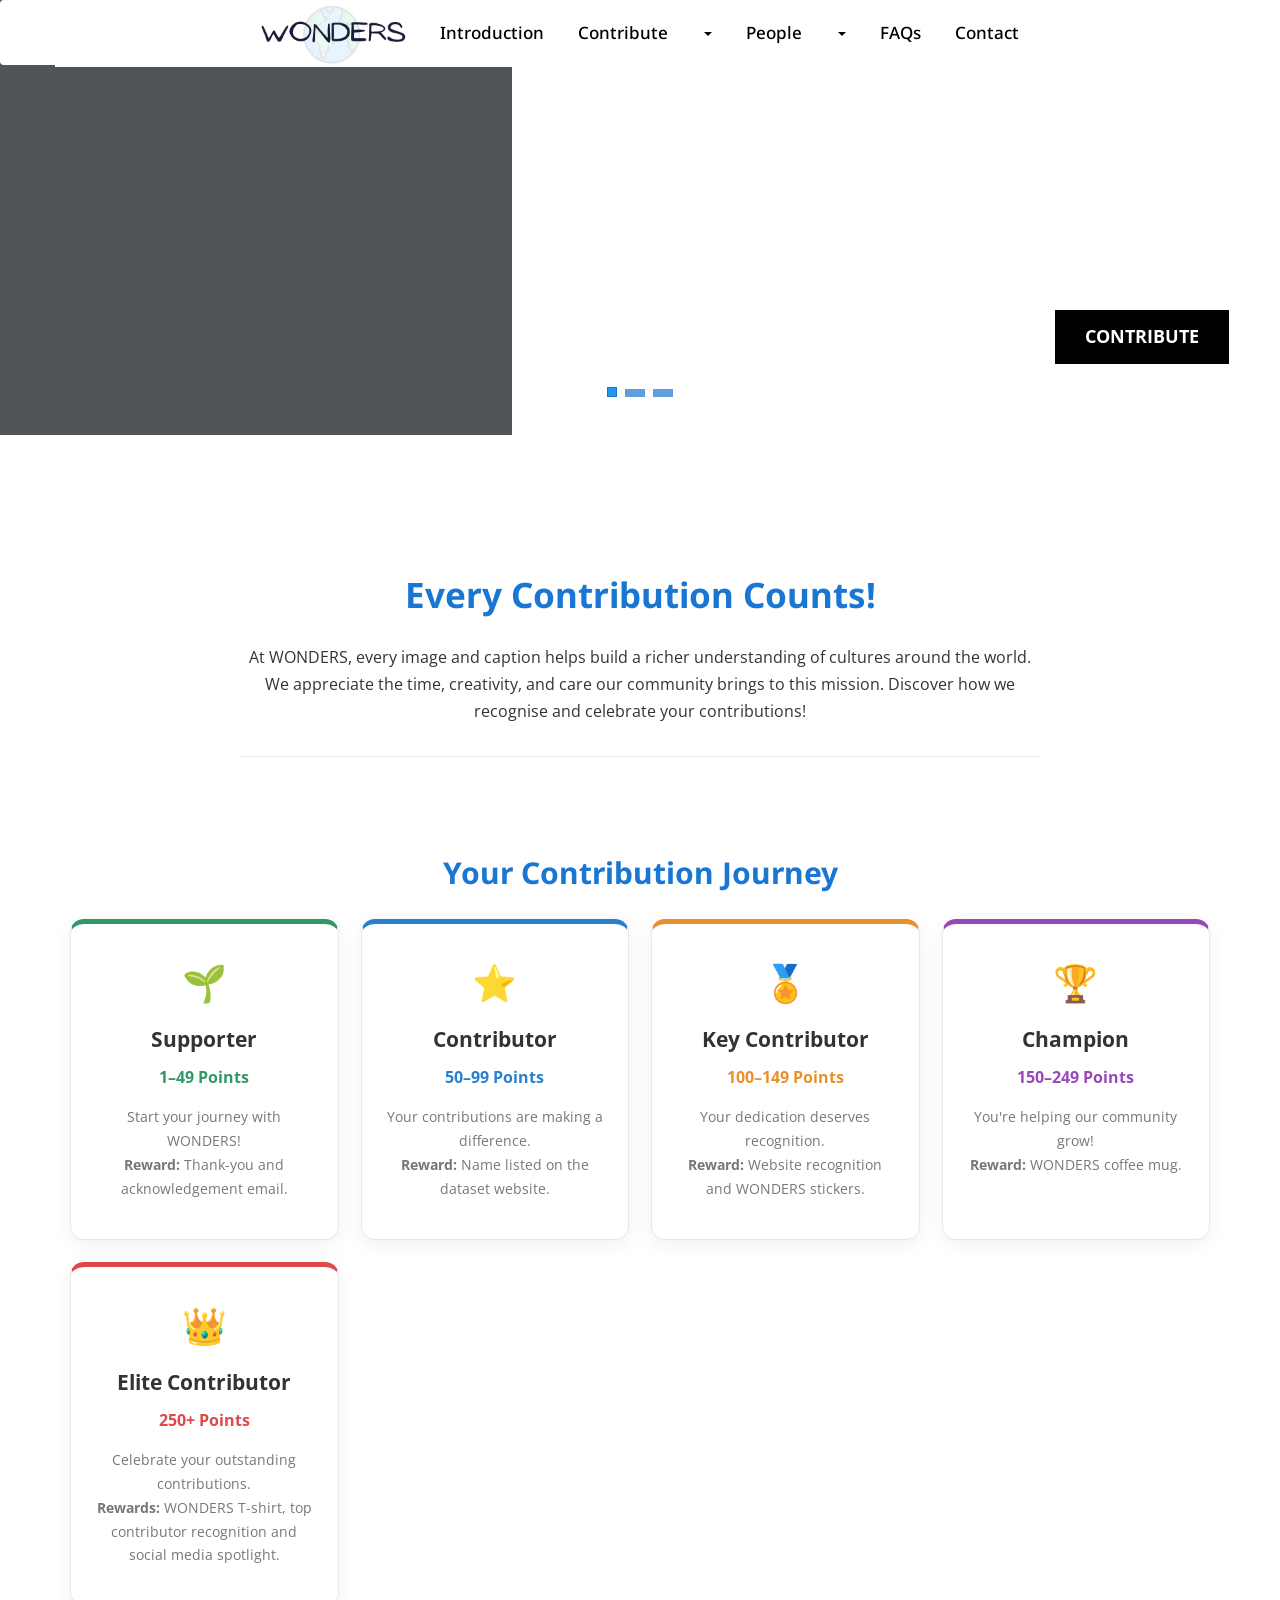
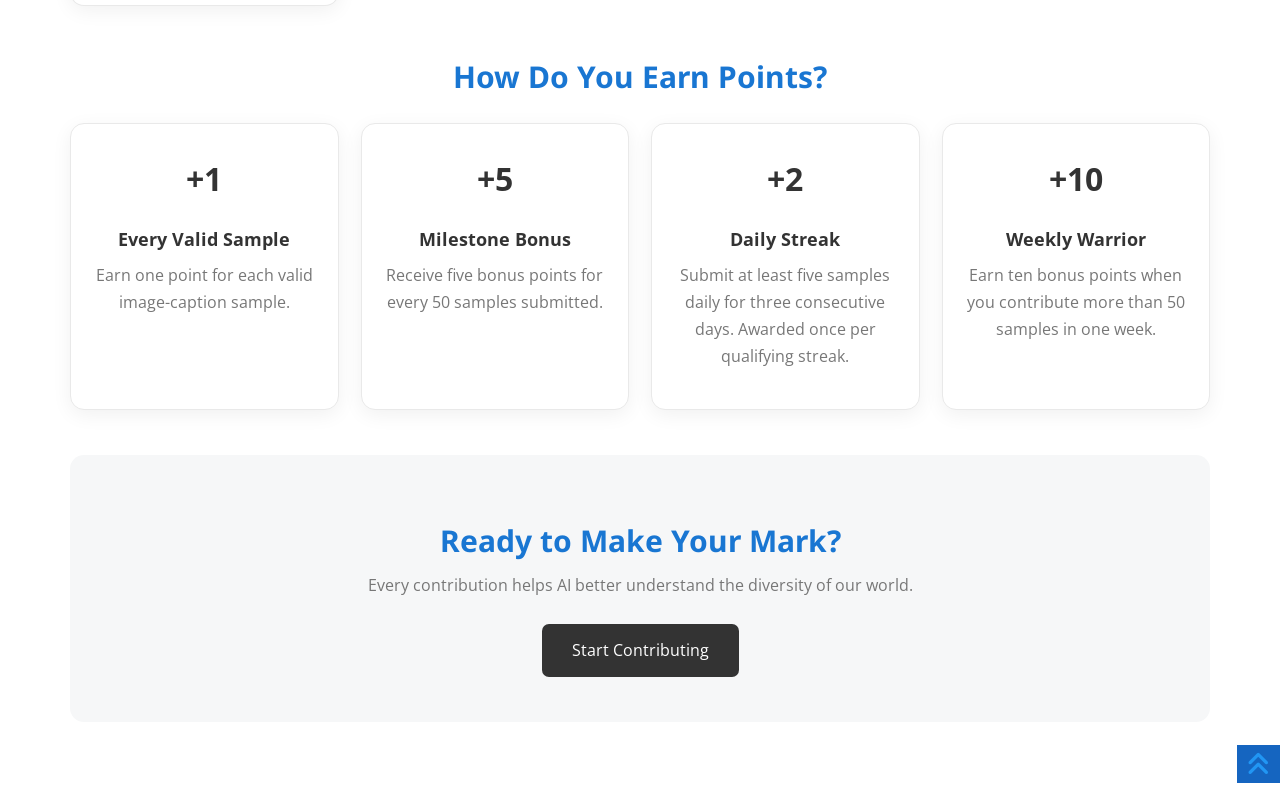
==== commit 950e97b1: "Update contributor-benefits.html" ====
--- a/contributor-benefits.html
+++ b/contributor-benefits.html
@@ -55,49 +55,7 @@
 					<li data-target="#bs-carousel" data-slide-to="2"></li>
 				</ol>
 
-				<!-- Wrapper for slides -->
-				<div class="carousel-inner">
-					<div class="item slides active">
-						<div class="slide-1"></div>
-						<div class="hero">
-							<hgroup>
-								<h1>
-									<img src="img/flags/colombia.png" alt="Colombia Flag"
-										style="height:1em; vertical-align:middle; margin-right:8px;">
-									Colombia
-								</h1>
-								<h3>Barranquilla Carnival.</h3>
-							</hgroup>
-						</div>
-					</div>
-					<div class="item slides">
-						<div class="slide-2"></div>
-						<div class="hero">
-							<hgroup>
-								<h1>
-									<img src="img/flags/italy.png" alt="Italian Flag" 
-										style="height:1em; vertical-align:middle; margin-right:8px;">
-									Italy
-								</h1>
-								<h3>Pizza</h3>
-							</hgroup>
-						</div>
-					</div>
-					<div class="item slides">
-						<div class="slide-3"></div>
-						<div class="hero">
-							<hgroup>
-								<h1>
-									<img src="img/flags/china.png" alt="China Flag"
-										style="height:1em; vertical-align:middle; margin-right:8px;">
-									China
-								</h1>
-								<h3>The Lantern Festival.</h3>
-							</hgroup>
-						</div>
-					</div>
-				</div>
-
+				
 				<div class="menu">
 					<nav class="navbar navbar-wrapper">
 						<div class="container">
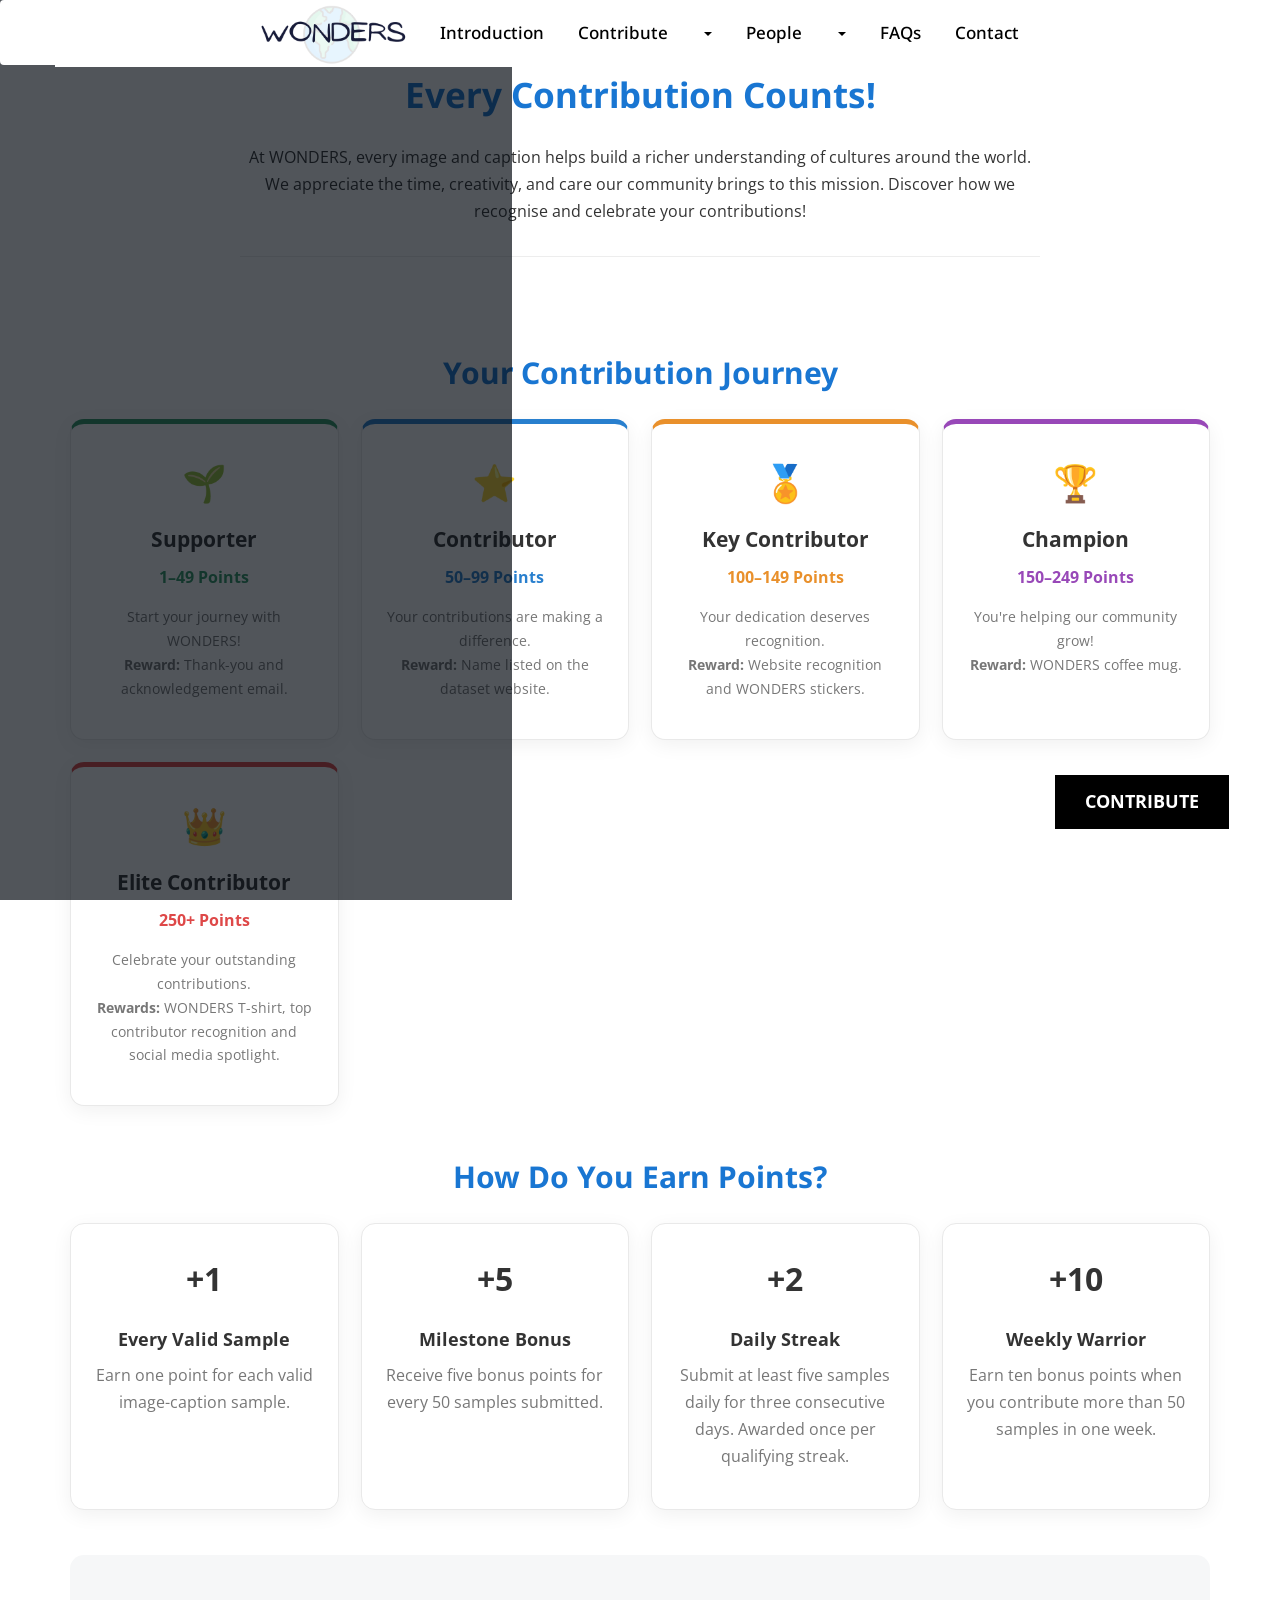
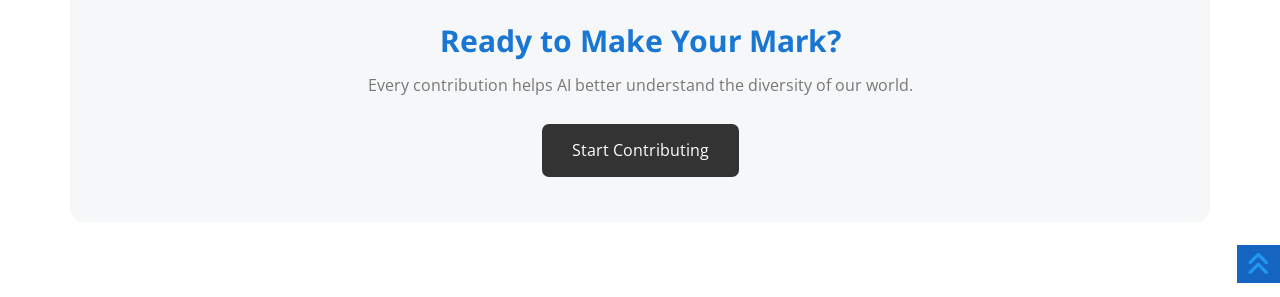
==== commit d1bcd008: "Update contributor-benefits.html" ====
--- a/contributor-benefits.html
+++ b/contributor-benefits.html
@@ -37,7 +37,7 @@
 	<div class="wrapper">
 		<!--header-->
 		<header id="header">
-			<div class="carousel fade-carousel slide" data-ride="carousel" data-interval="4000" id="bs-carousel">
+			
 				<!-- Overlay -->
 				<div class="overlay"></div>
 
@@ -48,11 +48,6 @@
 					<a class="btn btn-hero btn-lg" href="#contribute">Contribute</a>
 				</div>
 
-				<!-- Indicators -->
-				<ol class="carousel-indicators">
-					<li data-target="#bs-carousel" data-slide-to="0" class="active"></li>
-					<li data-target="#bs-carousel" data-slide-to="1"></li>
-					<li data-target="#bs-carousel" data-slide-to="2"></li>
 				</ol>
 
 				
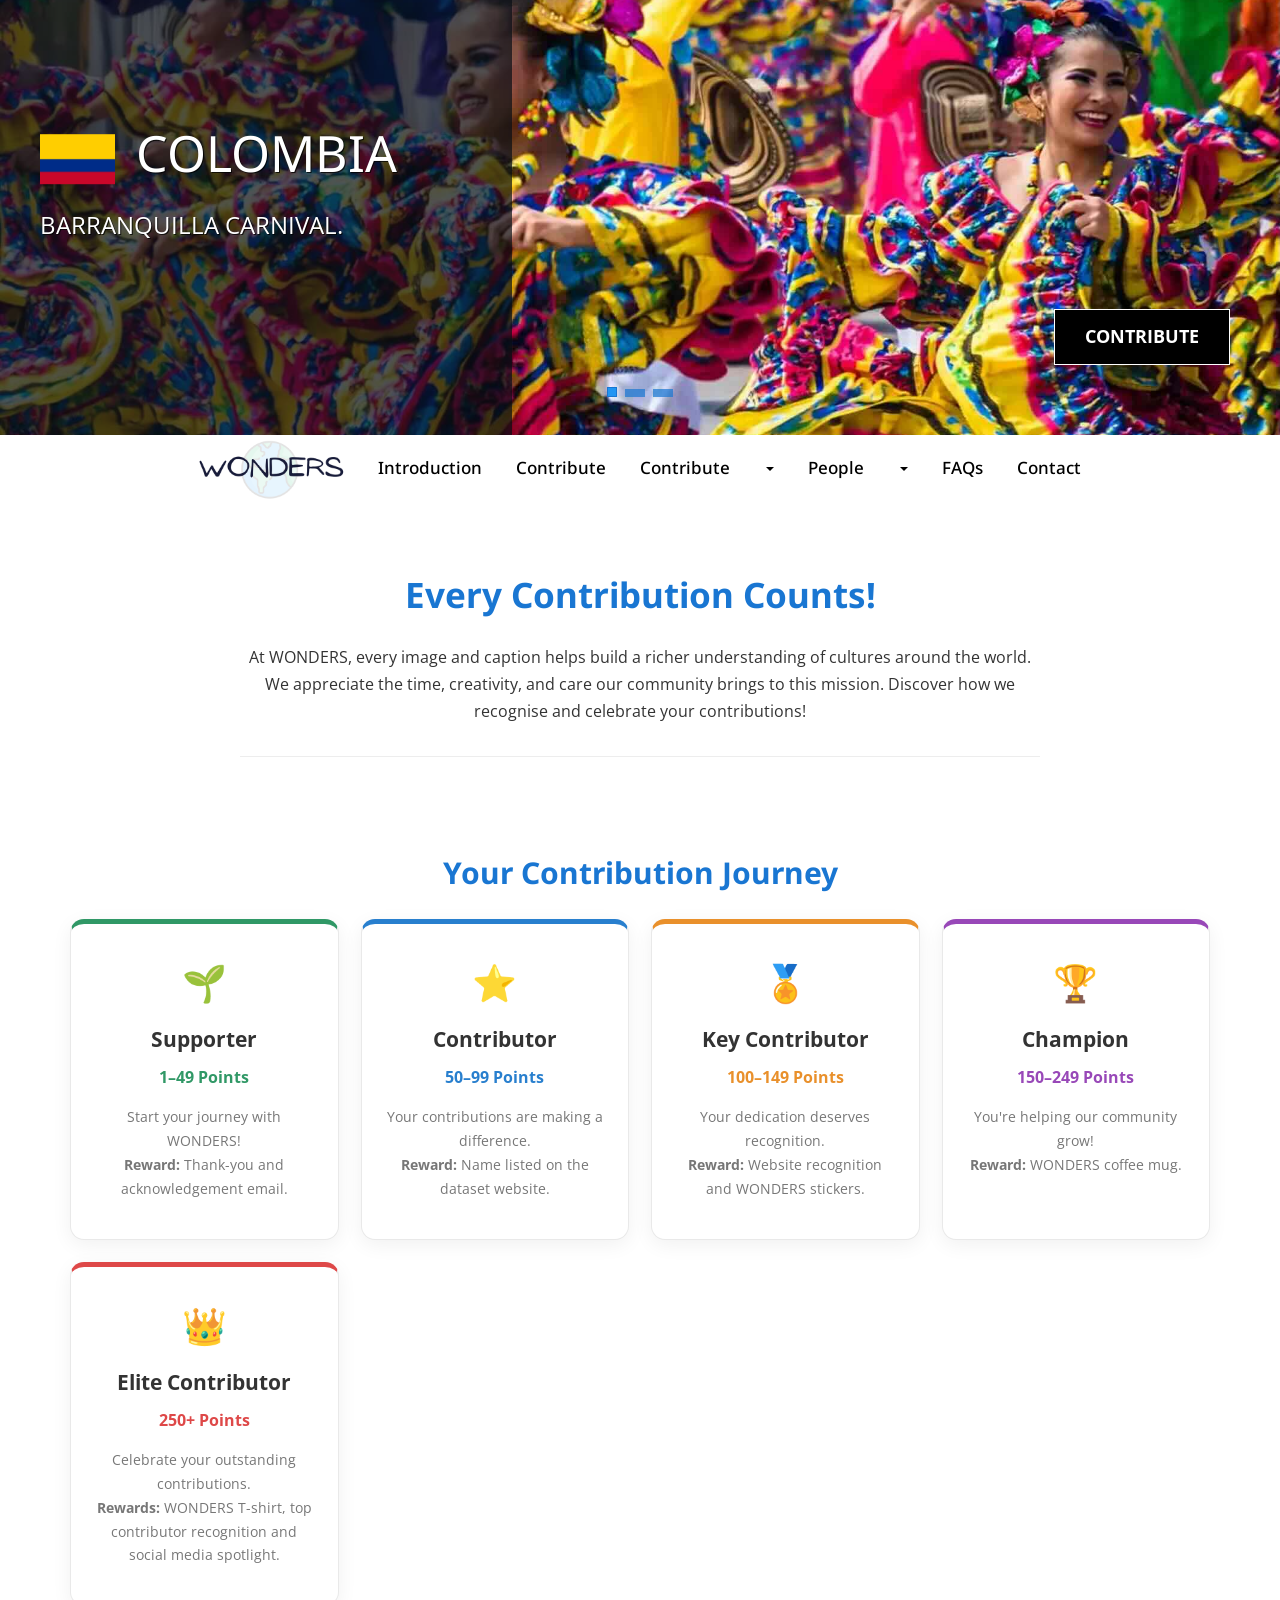
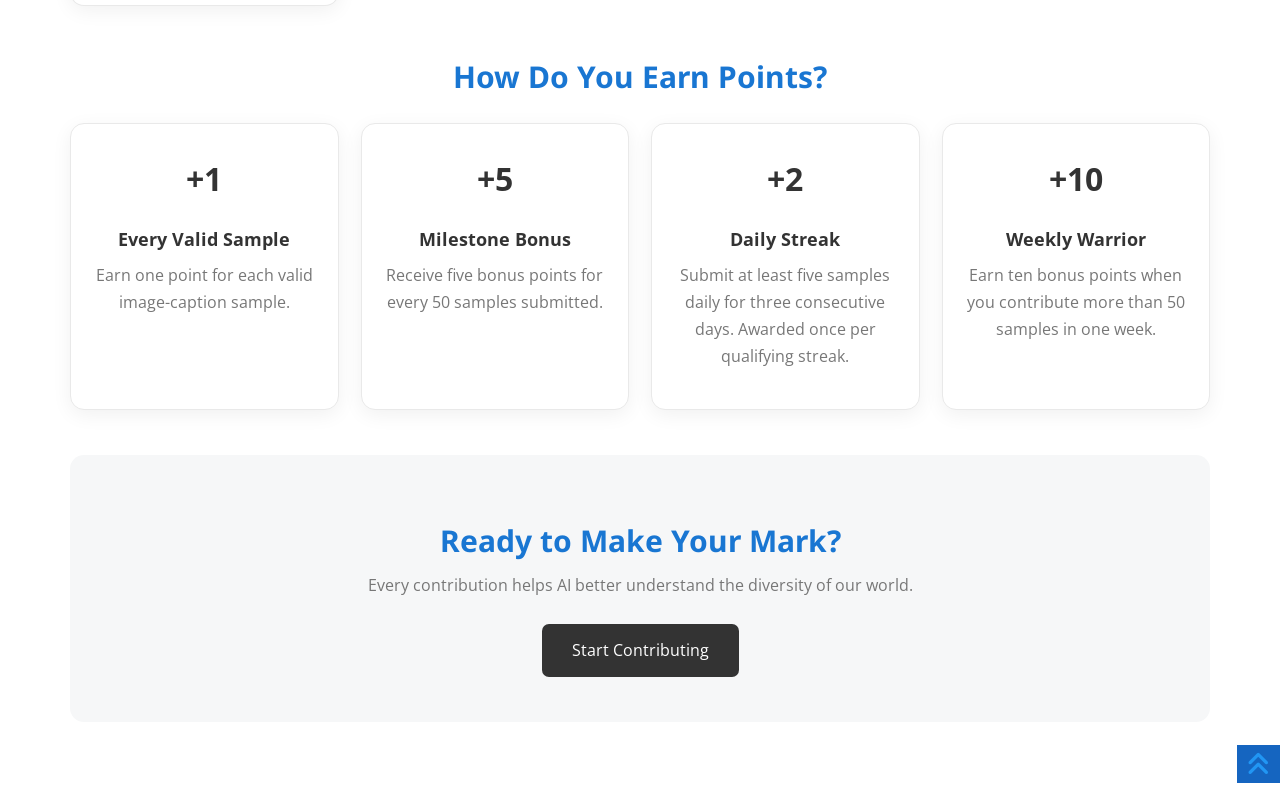
==== commit 07f6ec6b: "Update contributor-benefits.html" ====
--- a/contributor-benefits.html
+++ b/contributor-benefits.html
@@ -37,7 +37,7 @@
 	<div class="wrapper">
 		<!--header-->
 		<header id="header">
-			
+			<div class="carousel fade-carousel slide" data-ride="carousel" data-interval="4000" id="bs-carousel">
 				<!-- Overlay -->
 				<div class="overlay"></div>
 
@@ -48,9 +48,56 @@
 					<a class="btn btn-hero btn-lg" href="#contribute">Contribute</a>
 				</div>
 
+				<!-- Indicators -->
+				<ol class="carousel-indicators">
+					<li data-target="#bs-carousel" data-slide-to="0" class="active"></li>
+					<li data-target="#bs-carousel" data-slide-to="1"></li>
+					<li data-target="#bs-carousel" data-slide-to="2"></li>
 				</ol>
 
-				
+				<!-- Wrapper for slides -->
+				<div class="carousel-inner">
+					<div class="item slides active">
+						<div class="slide-1"></div>
+						<div class="hero">
+							<hgroup>
+								<h1>
+									<img src="img/flags/colombia.png" alt="Colombia Flag"
+										style="height:1em; vertical-align:middle; margin-right:8px;">
+									Colombia
+								</h1>
+								<h3>Barranquilla Carnival.</h3>
+							</hgroup>
+						</div>
+					</div>
+					<div class="item slides">
+						<div class="slide-2"></div>
+						<div class="hero">
+							<hgroup>
+								<h1>
+									<img src="img/flags/italy.png" alt="Italian Flag" 
+										style="height:1em; vertical-align:middle; margin-right:8px;">
+									Italy
+								</h1>
+								<h3>Pizza</h3>
+							</hgroup>
+						</div>
+					</div>
+					<div class="item slides">
+						<div class="slide-3"></div>
+						<div class="hero">
+							<hgroup>
+								<h1>
+									<img src="img/flags/china.png" alt="China Flag"
+										style="height:1em; vertical-align:middle; margin-right:8px;">
+									China
+								</h1>
+								<h3>The Lantern Festival.</h3>
+							</hgroup>
+						</div>
+					</div>
+				</div>
+
 				<div class="menu">
 					<nav class="navbar navbar-wrapper">
 						<div class="container">
@@ -65,8 +112,8 @@
 									<img src="img/wonders_narrow_logo.png" style="max-width: 15%;"/>
 									<li><a href="#intro" class="scroll-link">Introduction</a></li>
 									<li class="dropdown">
-
-
+										<a href="#" class="scroll-link">Contribute</a></li>
+									
 									
 <li class="dropdown">
     <!-- This part scrolls to Contribute section -->
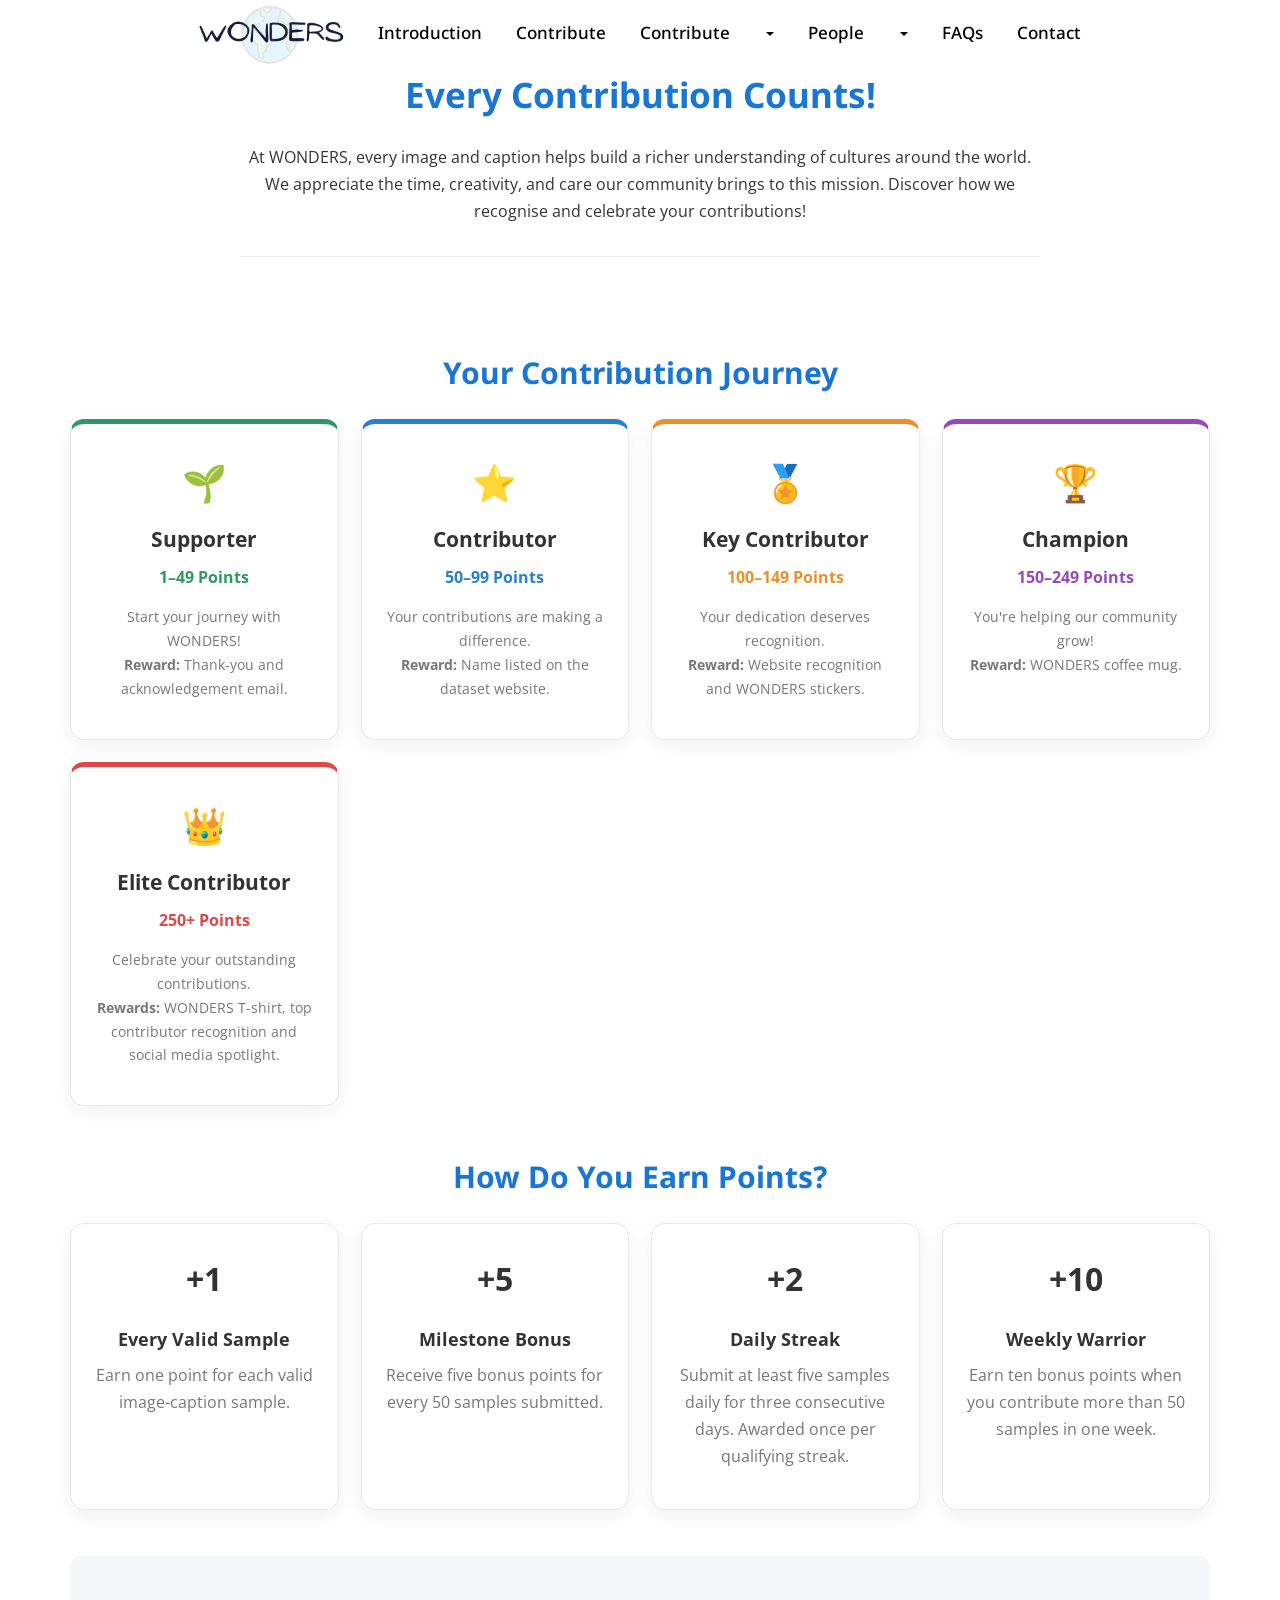
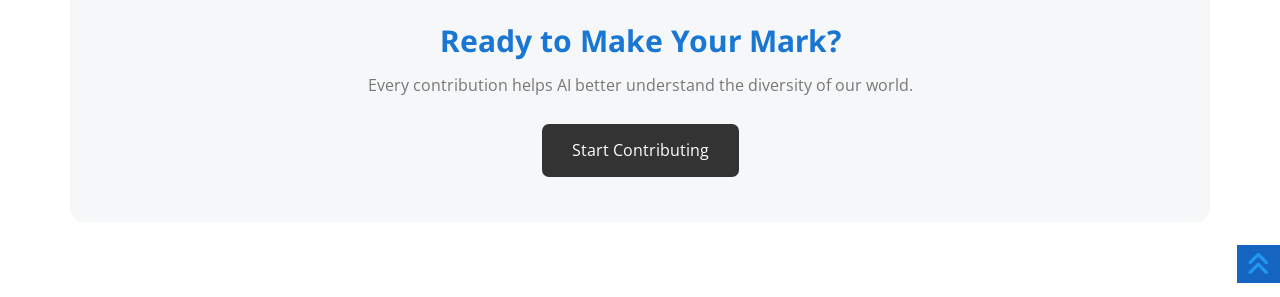
==== commit b3357d83: "Update contributor-benefits.html" ====
--- a/contributor-benefits.html
+++ b/contributor-benefits.html
@@ -1,3 +1,4 @@
+
 <!DOCTYPE html>
 <!--[if lt IE 7 ]> <html class="ie ie6 no-js" lang="en"> <![endif]-->
 <!--[if IE 7 ]>    <html class="ie ie7 no-js" lang="en"> <![endif]-->
@@ -9,110 +10,62 @@
 
 <head>
 
-	<meta charset="UTF-8" />
-
-	<title>Wonders Dataset</title>
-
-	<meta name="description" content="Team Wonders Data Project">
-
-	<meta name="author" content="Team Wonders">
-
-	<meta name="viewport" content="width=device-width, initial-scale=1.0">
-	<link rel="shortcut icon" href="img/wonders_logo_v1.png">
-
-	<link rel="stylesheet" type="text/css" media="screen" href="css/bootstrap.css">
-	<!-- <link rel="stylesheet" href="css/font-awesome.css"> -->
-	<link rel="stylesheet" href="https://cdnjs.cloudflare.com/ajax/libs/font-awesome/6.5.0/css/all.min.css">
-	<link rel="stylesheet" href="css/animate.css">
-	<link rel="stylesheet" href="css/styles.css">
-
-	<link href='http://fonts.googleapis.com/css?family=Droid+Sans:400,700' rel='stylesheet' type='text/css'>
-	<link href='http://fonts.googleapis.com/css?family=Open+Sans:400,700' rel='stylesheet' type='text/css'>
-
+    <meta charset="UTF-8" />
+
+    <title>Wonders Dataset</title>
+
+    <meta name="description" content="Team Wonders Data Project">
+
+    <meta name="author" content="Team Wonders">
+
+    <meta name="viewport" content="width=device-width, initial-scale=1.0">
+    <link rel="shortcut icon" href="img/wonders_logo_v1.png">
+
+    <link rel="stylesheet" type="text/css" media="screen" href="css/bootstrap.css">
+    <!-- <link rel="stylesheet" href="css/font-awesome.css"> -->
+    <link rel="stylesheet" href="https://cdnjs.cloudflare.com/ajax/libs/font-awesome/6.5.0/css/all.min.css">
+    <link rel="stylesheet" href="css/animate.css">
+    <link rel="stylesheet" href="css/styles.css">
+
+    <link href='http://fonts.googleapis.com/css?family=Droid+Sans:400,700' rel='stylesheet' type='text/css'>
+    <link href='http://fonts.googleapis.com/css?family=Open+Sans:400,700' rel='stylesheet' type='text/css'>
 
 </head>
 
 <body>
-	<!--wrapper start-->
-	<div class="wrapper">
-		<!--header-->
-		<header id="header">
-			<div class="carousel fade-carousel slide" data-ride="carousel" data-interval="4000" id="bs-carousel">
-				<!-- Overlay -->
-				<div class="overlay"></div>
-
-				<!-- Action Button -->
-				<div class="project-title-topright">
-				</div>
-				<div class="hero-button">
-					<a class="btn btn-hero btn-lg" href="#contribute">Contribute</a>
-				</div>
-
-				<!-- Indicators -->
-				<ol class="carousel-indicators">
-					<li data-target="#bs-carousel" data-slide-to="0" class="active"></li>
-					<li data-target="#bs-carousel" data-slide-to="1"></li>
-					<li data-target="#bs-carousel" data-slide-to="2"></li>
-				</ol>
-
-				<!-- Wrapper for slides -->
-				<div class="carousel-inner">
-					<div class="item slides active">
-						<div class="slide-1"></div>
-						<div class="hero">
-							<hgroup>
-								<h1>
-									<img src="img/flags/colombia.png" alt="Colombia Flag"
-										style="height:1em; vertical-align:middle; margin-right:8px;">
-									Colombia
-								</h1>
-								<h3>Barranquilla Carnival.</h3>
-							</hgroup>
-						</div>
-					</div>
-					<div class="item slides">
-						<div class="slide-2"></div>
-						<div class="hero">
-							<hgroup>
-								<h1>
-									<img src="img/flags/italy.png" alt="Italian Flag" 
-										style="height:1em; vertical-align:middle; margin-right:8px;">
-									Italy
-								</h1>
-								<h3>Pizza</h3>
-							</hgroup>
-						</div>
-					</div>
-					<div class="item slides">
-						<div class="slide-3"></div>
-						<div class="hero">
-							<hgroup>
-								<h1>
-									<img src="img/flags/china.png" alt="China Flag"
-										style="height:1em; vertical-align:middle; margin-right:8px;">
-									China
-								</h1>
-								<h3>The Lantern Festival.</h3>
-							</hgroup>
-						</div>
-					</div>
-				</div>
-
-				<div class="menu">
-					<nav class="navbar navbar-wrapper">
-						<div class="container">
-							<div class="navbar-header">
-								<button type="button" id="nav-toggle" class="navbar-toggle" data-toggle="collapse"
-									data-target="#main-nav"> <span class="sr-only">Toggle navigation</span> <span
-										class="icon-bar"></span> <span class="icon-bar"></span> <span
-										class="icon-bar"></span> </button>
-							</div>
-							<div id="main-nav" class="collapse navbar-collapse">
-								<ul class="nav navbar-nav">
-									<img src="img/wonders_narrow_logo.png" style="max-width: 15%;"/>
-									<li><a href="#intro" class="scroll-link">Introduction</a></li>
-									<li class="dropdown">
-										<a href="#" class="scroll-link">Contribute</a></li>
+    <!--wrapper start-->
+    <div class="wrapper">
+
+        <!--header-->
+        <header id="header">
+
+            <!-- Slideshow removed, original navigation retained -->
+
+            <div class="menu">
+                <nav class="navbar navbar-wrapper">
+                    <div class="container">
+                        <div class="navbar-header">
+                            <button type="button" id="nav-toggle" class="navbar-toggle"
+                                    data-toggle="collapse" data-target="#main-nav">
+                                <span class="sr-only">Toggle navigation</span>
+                                <span class="icon-bar"></span>
+                                <span class="icon-bar"></span>
+                                <span class="icon-bar"></span>
+                            </button>
+                        </div>
+
+                        <div id="main-nav" class="collapse navbar-collapse">
+                            <ul class="nav navbar-nav">
+                                <img src="img/wonders_narrow_logo.png" style="max-width: 15%;"/>
+
+                                <li><a href="#intro" class="scroll-link">Introduction</a></li>
+
+                                <li class="dropdown">
+                                    <a href="#" class="scroll-link">Contribute</a>
+                                </li>
+
+                                <!-- Continue with your existing navigation here -->
+
 									
 									
 <li class="dropdown">
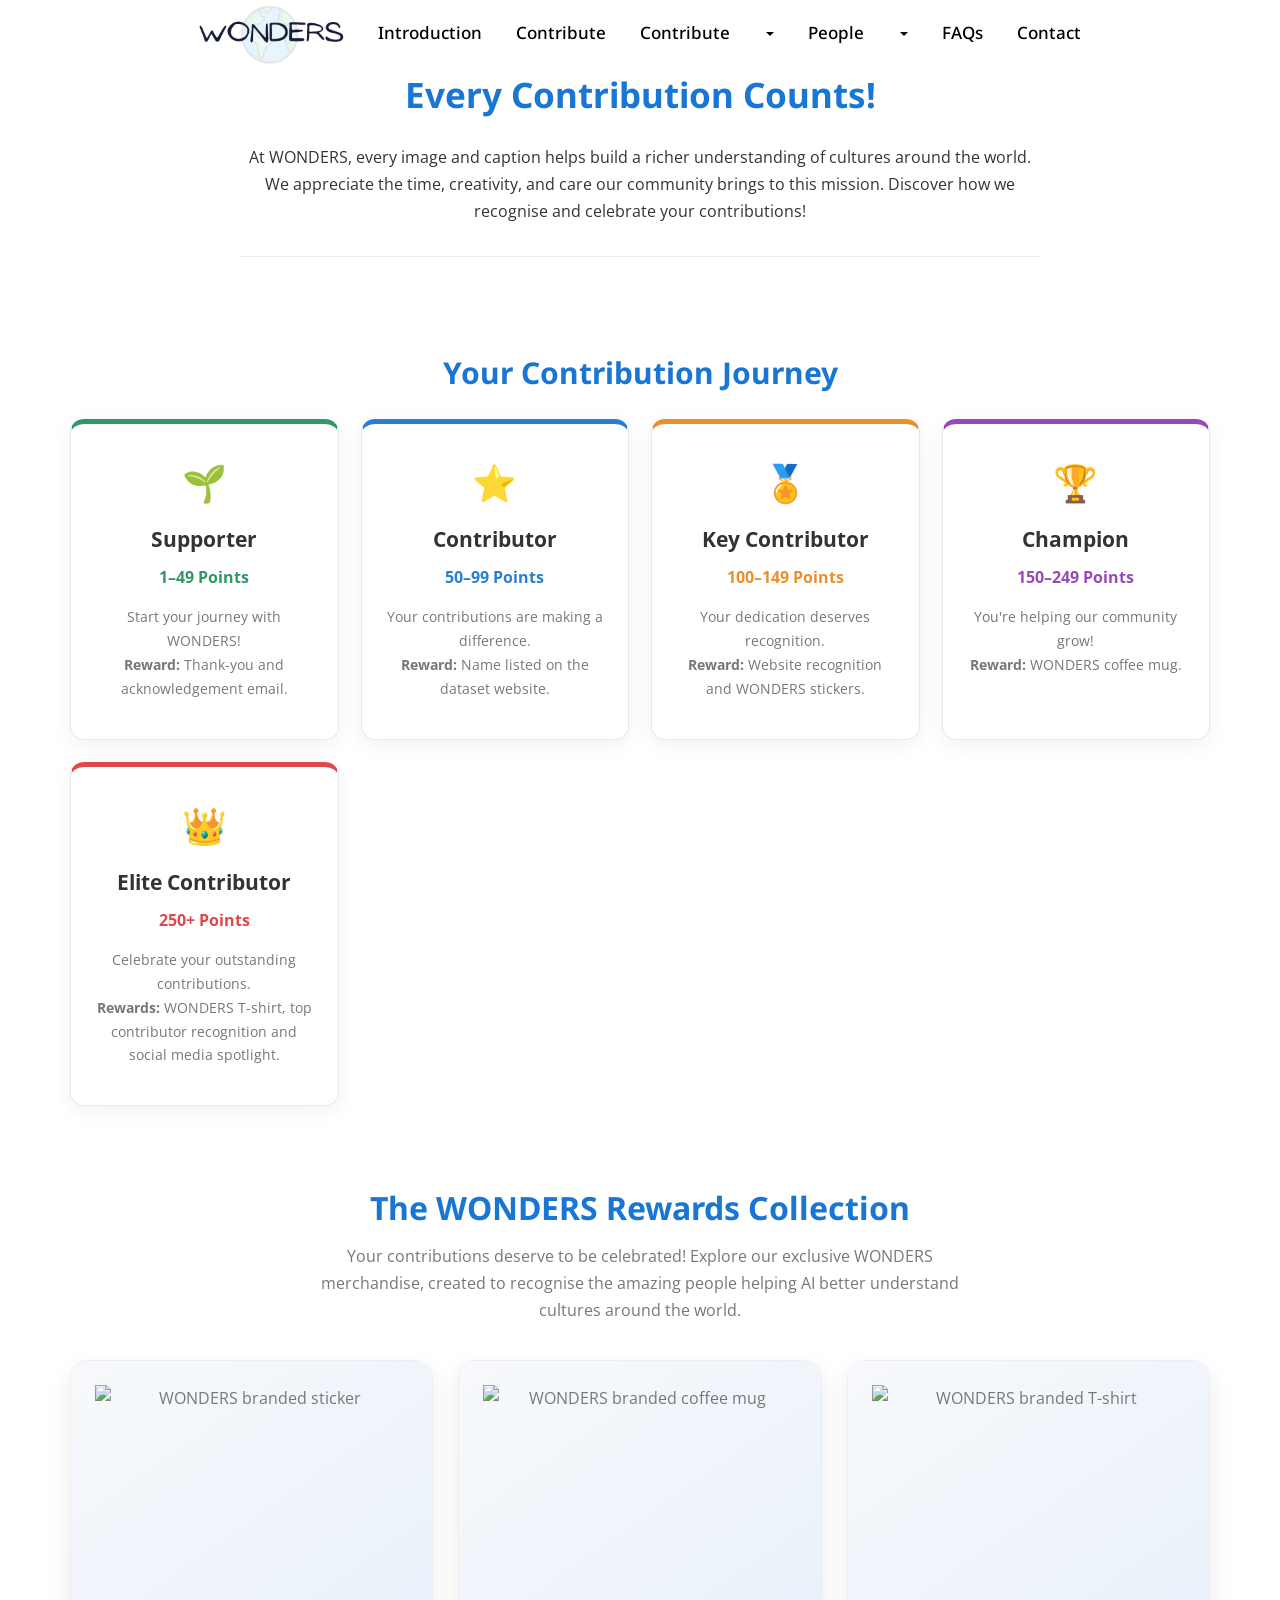
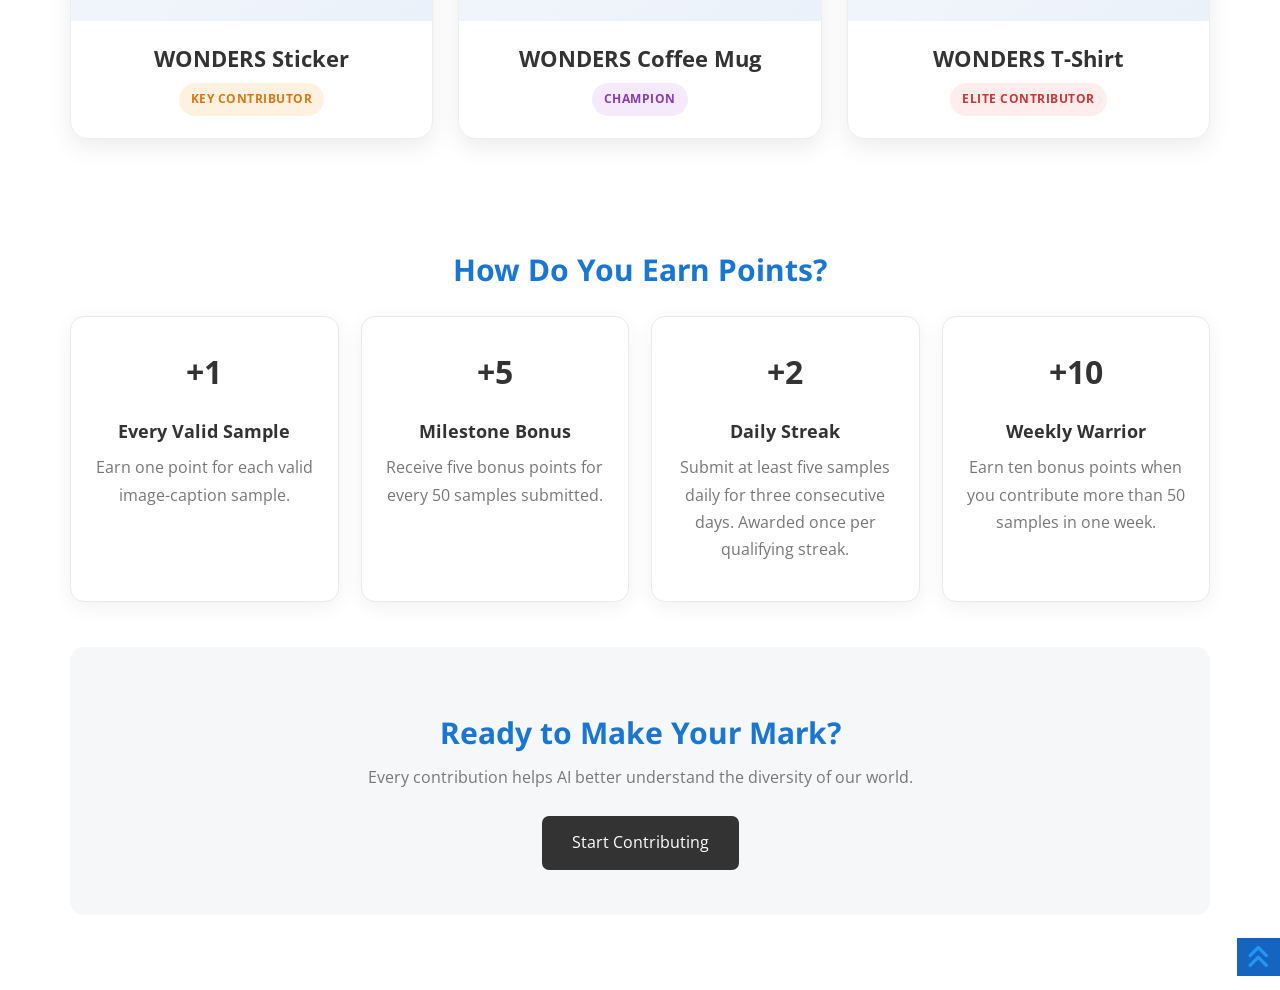
==== commit ac48e966: "Update contributor-benefits.html" ====
--- a/contributor-benefits.html
+++ b/contributor-benefits.html
@@ -176,6 +176,124 @@
     border-top: 5px solid var(--tier-color);
 }
 
+
+
+
+
+/* WONDERS REWARDS GALLERY */
+
+.wonders-gallery {
+    padding: 60px 0;
+    text-align: center;
+}
+
+.wonders-gallery h2 {
+    color: #1976D2;
+    font-size: 32px;
+    font-weight: 700;
+    margin-bottom: 12px;
+}
+
+.wonders-gallery .gallery-description {
+    max-width: 650px;
+    margin: 0 auto 35px;
+    font-size: 16px;
+    line-height: 1.7;
+}
+
+.wonders-gallery .gallery-grid {
+    display: grid;
+    grid-template-columns: repeat(3, minmax(0, 1fr));
+    gap: 25px;
+    margin-top: 35px;
+}
+
+.wonders-gallery .gallery-card {
+    background: #fff;
+    border-radius: 18px;
+    overflow: hidden;
+    border: 1px solid #eee;
+    box-shadow: 0 8px 24px rgba(0,0,0,0.08);
+    transition: transform 0.35s ease,
+                box-shadow 0.35s ease;
+}
+
+.wonders-gallery .gallery-card:hover {
+    transform: translateY(-10px);
+    box-shadow: 0 18px 35px rgba(0,0,0,0.15);
+}
+
+.wonders-gallery .gallery-image {
+    height: 260px;
+    padding: 24px;
+    background: linear-gradient(
+        145deg, #f7f9fc, #eaf1fa
+    );
+    display: flex;
+    align-items: center;
+    justify-content: center;
+    overflow: hidden;
+}
+
+.wonders-gallery .gallery-image img {
+    width: 100%;
+    height: 100%;
+    object-fit: contain;
+    transition: transform 0.4s ease;
+}
+
+.wonders-gallery .gallery-card:hover img {
+    transform: scale(1.1) rotate(-2deg);
+}
+
+.wonders-gallery .gallery-info {
+    padding: 22px 15px;
+}
+
+.wonders-gallery .gallery-info h3 {
+    font-size: 22px;
+    font-weight: 700;
+    margin: 0 0 10px;
+}
+
+.wonders-gallery .gallery-tag {
+    display: inline-block;
+    padding: 6px 12px;
+    border-radius: 30px;
+    font-size: 12px;
+    font-weight: 700;
+    letter-spacing: 0.5px;
+}
+
+.wonders-gallery .sticker {
+    color: #d97812;
+    background: #fff1df;
+}
+
+.wonders-gallery .mug {
+    color: #893bb1;
+    background: #f5e9fc;
+}
+
+.wonders-gallery .shirt {
+    color: #c93636;
+    background: #ffeded;
+}
+
+@media (max-width: 768px) {
+    .wonders-gallery .gallery-grid {
+        grid-template-columns: 1fr;
+        max-width: 430px;
+        margin-left: auto;
+        margin-right: auto;
+    }
+
+    .wonders-gallery .gallery-image {
+        height: 280px;
+    }
+}
+	
+
 .wonders-benefits .reward-icon {
     font-size: 36px;
     margin-bottom: 12px;
@@ -328,6 +446,95 @@
 
         </div>
 
+
+		
+<!-- WONDERS MERCHANDISE GALLERY -->
+
+<div class="wonders-gallery">
+
+    <h2>The WONDERS Rewards Collection</h2>
+
+    <p class="gallery-description">
+        Your contributions deserve to be celebrated!
+        Explore our exclusive WONDERS merchandise,
+        created to recognise the amazing people
+        helping AI better understand cultures
+        around the world.
+    </p>
+
+    <div class="gallery-grid">
+
+        <!-- STICKER -->
+        <div class="gallery-card">
+
+            <div class="gallery-image">
+                <img src="img/wonders-sticker.png"
+                     alt="WONDERS branded sticker"
+                     loading="lazy">
+            </div>
+
+            <div class="gallery-info">
+                <h3>WONDERS Sticker</h3>
+
+                <span class="gallery-tag sticker">
+                    KEY CONTRIBUTOR
+                </span>
+            </div>
+
+        </div>
+
+        <!-- COFFEE MUG -->
+        <div class="gallery-card">
+
+            <div class="gallery-image">
+                <img src="img/wonders-mug.png"
+                     alt="WONDERS branded coffee mug"
+                     loading="lazy">
+            </div>
+
+            <div class="gallery-info">
+                <h3>WONDERS Coffee Mug</h3>
+
+                <span class="gallery-tag mug">
+                    CHAMPION
+                </span>
+            </div>
+
+        </div>
+
+        <!-- T-SHIRT -->
+        <div class="gallery-card">
+
+            <div class="gallery-image">
+                <img src="img/wonders-tshirt.png"
+                     alt="WONDERS branded T-shirt"
+                     loading="lazy">
+            </div>
+
+            <div class="gallery-info">
+                <h3>WONDERS T-Shirt</h3>
+
+                <span class="gallery-tag shirt">
+                    ELITE CONTRIBUTOR
+                </span>
+            </div>
+
+        </div>
+
+    </div>
+
+</div>
+<!-- END WONDERS MERCHANDISE GALLERY -->
+
+
+
+
+
+
+
+
+
+		
         <!-- SCORING RULES -->
         <h2 class="section-title">
             How Do You Earn Points?
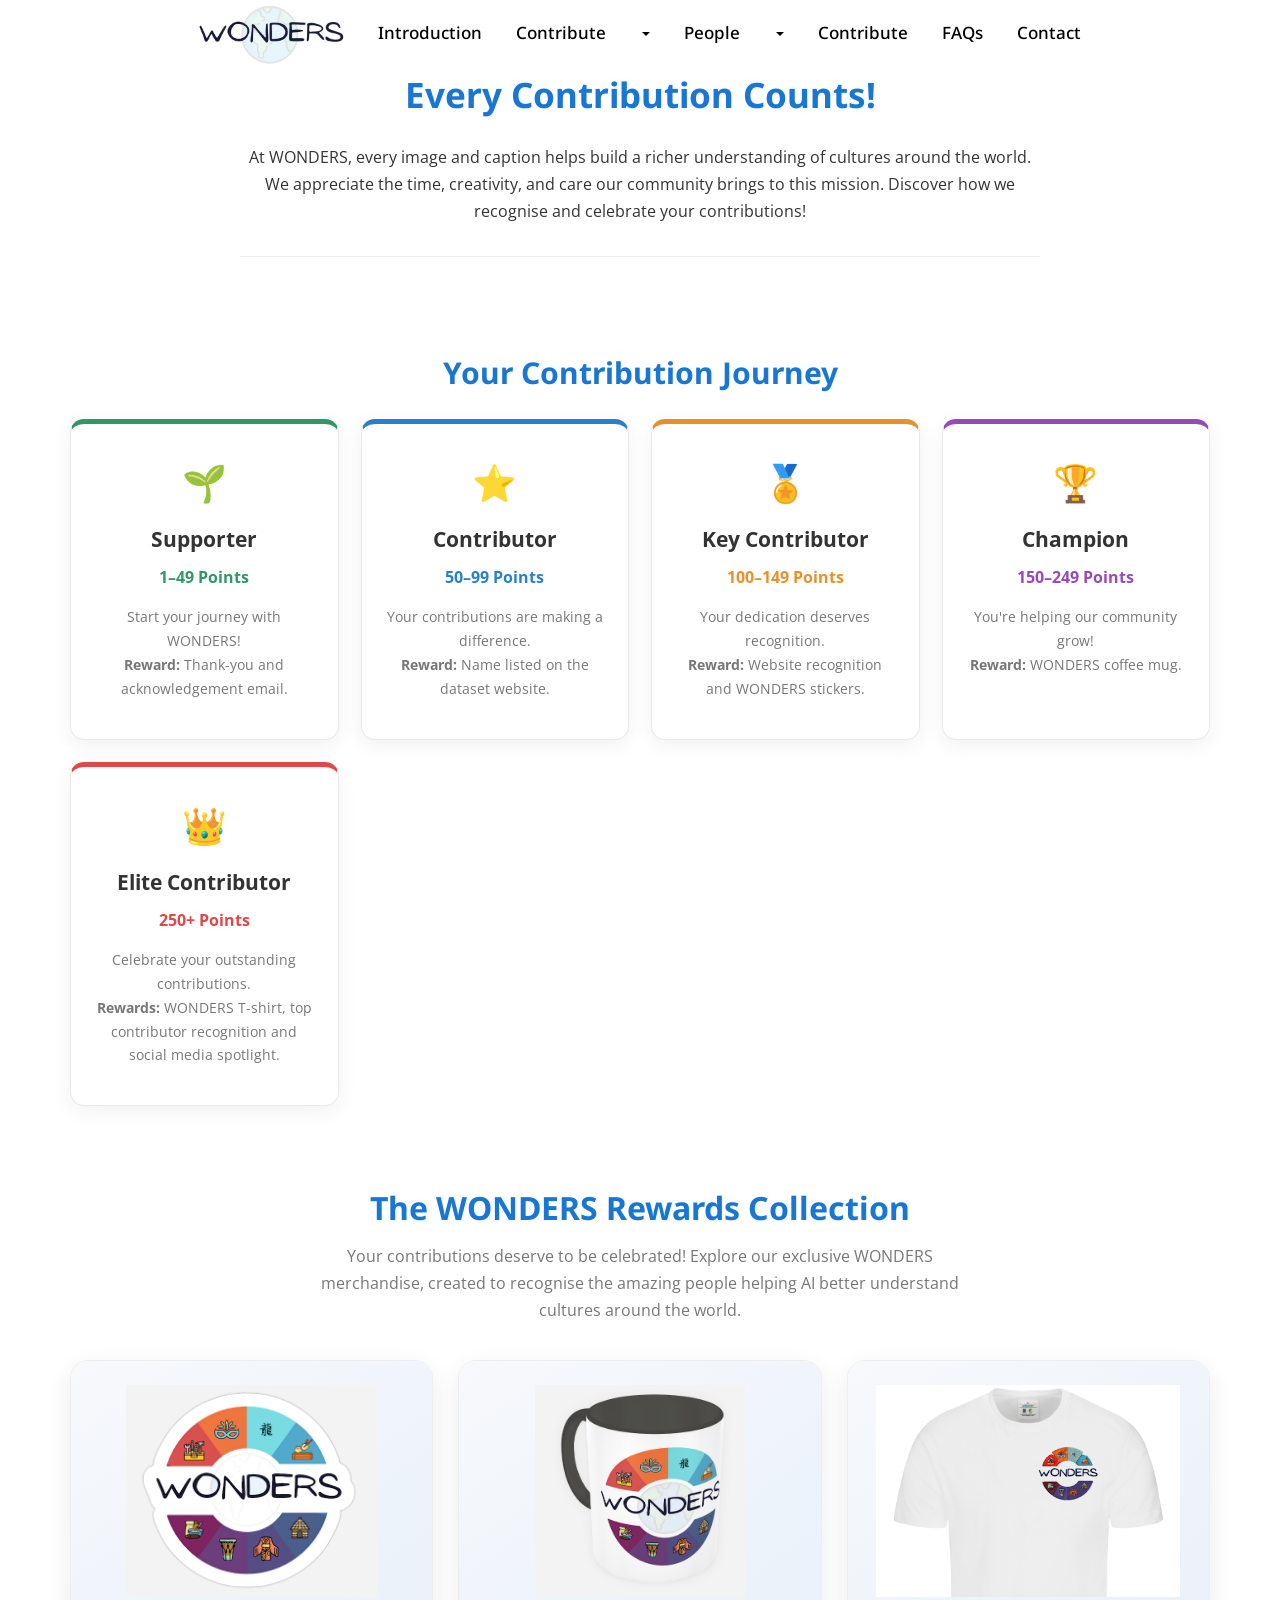
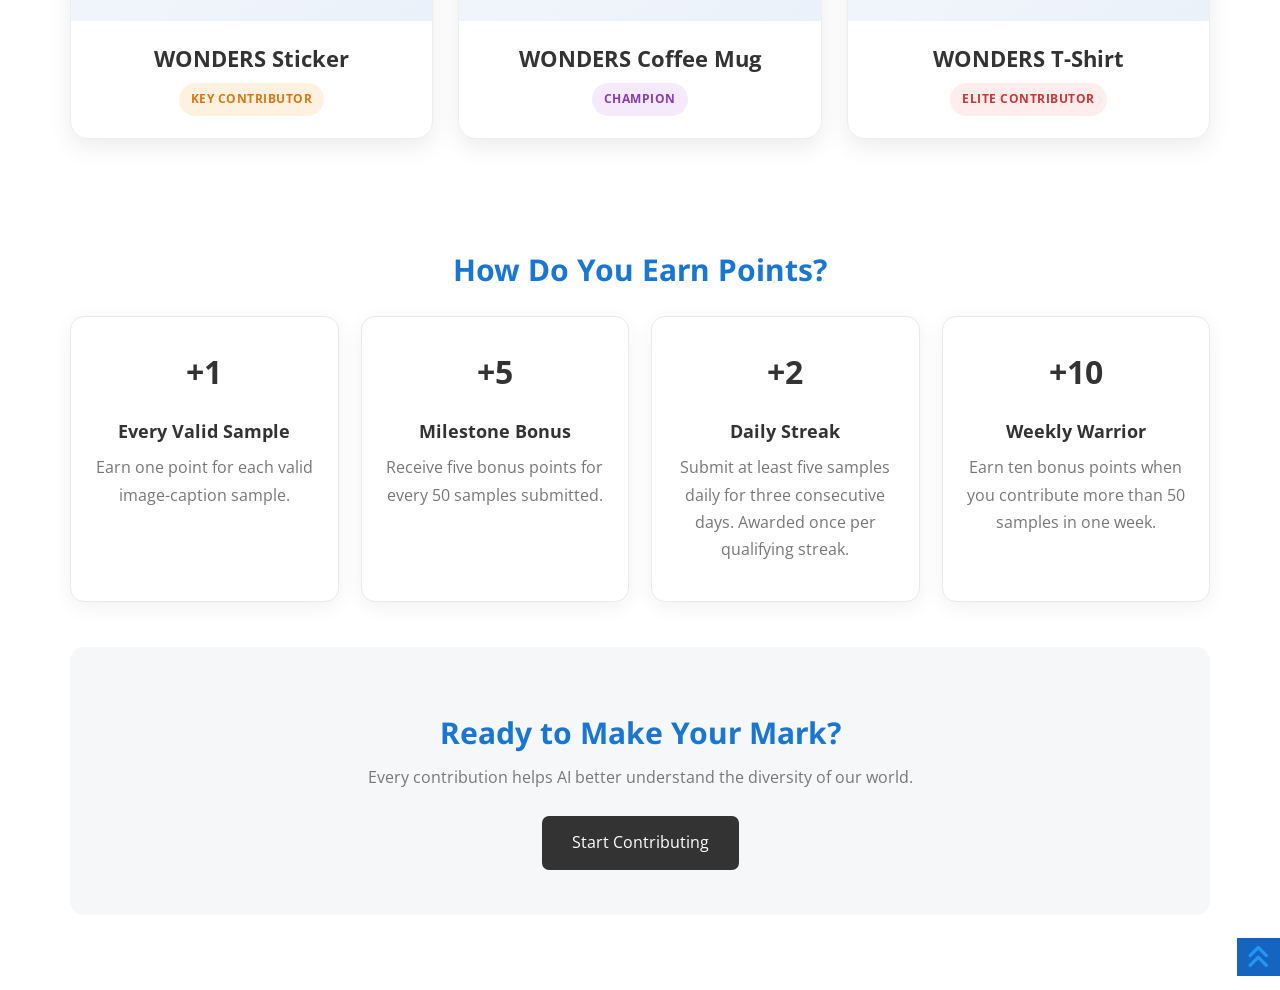
==== commit 436f77ae: "Update contributor-benefits.html" ====
--- a/contributor-benefits.html
+++ b/contributor-benefits.html
@@ -1,12 +1,7 @@
 
 <!DOCTYPE html>
-<!--[if lt IE 7 ]> <html class="ie ie6 no-js" lang="en"> <![endif]-->
-<!--[if IE 7 ]>    <html class="ie ie7 no-js" lang="en"> <![endif]-->
-<!--[if IE 8 ]>    <html class="ie ie8 no-js" lang="en"> <![endif]-->
-<!--[if IE 9 ]>    <html class="ie ie9 no-js" lang="en"> <![endif]-->
-<!--[if gt IE 9]><!-->
 <html class="no-js" lang="en">
-<!--<![endif]-->
+
 
 <head>
 
@@ -59,12 +54,6 @@
                                 <img src="img/wonders_narrow_logo.png" style="max-width: 15%;"/>
 
                                 <li><a href="#intro" class="scroll-link">Introduction</a></li>
-
-                                <li class="dropdown">
-                                    <a href="#" class="scroll-link">Contribute</a>
-                                </li>
-
-                                <!-- Continue with your existing navigation here -->
 
 									
 									
@@ -112,6 +101,7 @@
                                     <li><a href="#language-leads" class="scroll-link">Language Leads</a></li>
                                     </ul>
                                     </li>
+								    <li><a href="#" class="scroll-link">Contribute</a></li>
 									<li><a href="#faq" class="scroll-link">FAQs</a></li>
 									<li><a href="#contact" class="scroll-link">Contact</a></li>
 								</ul>
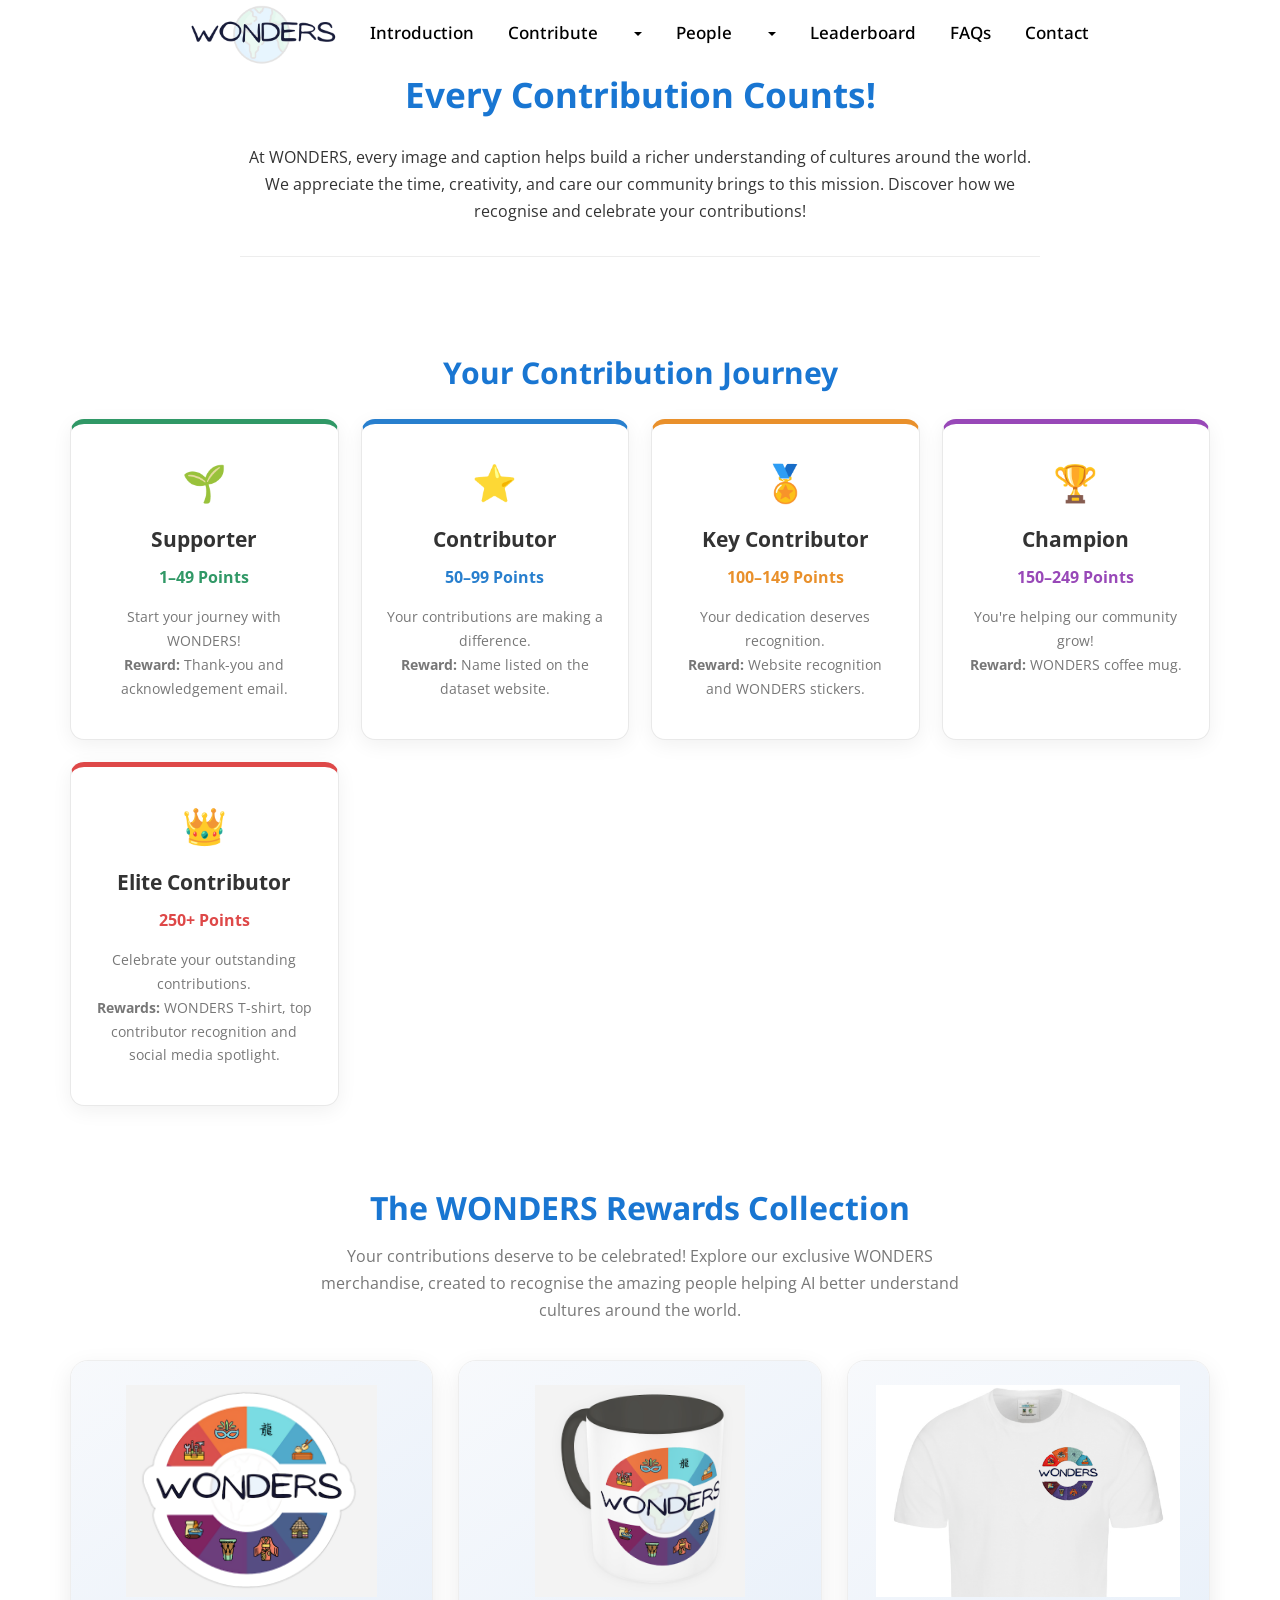
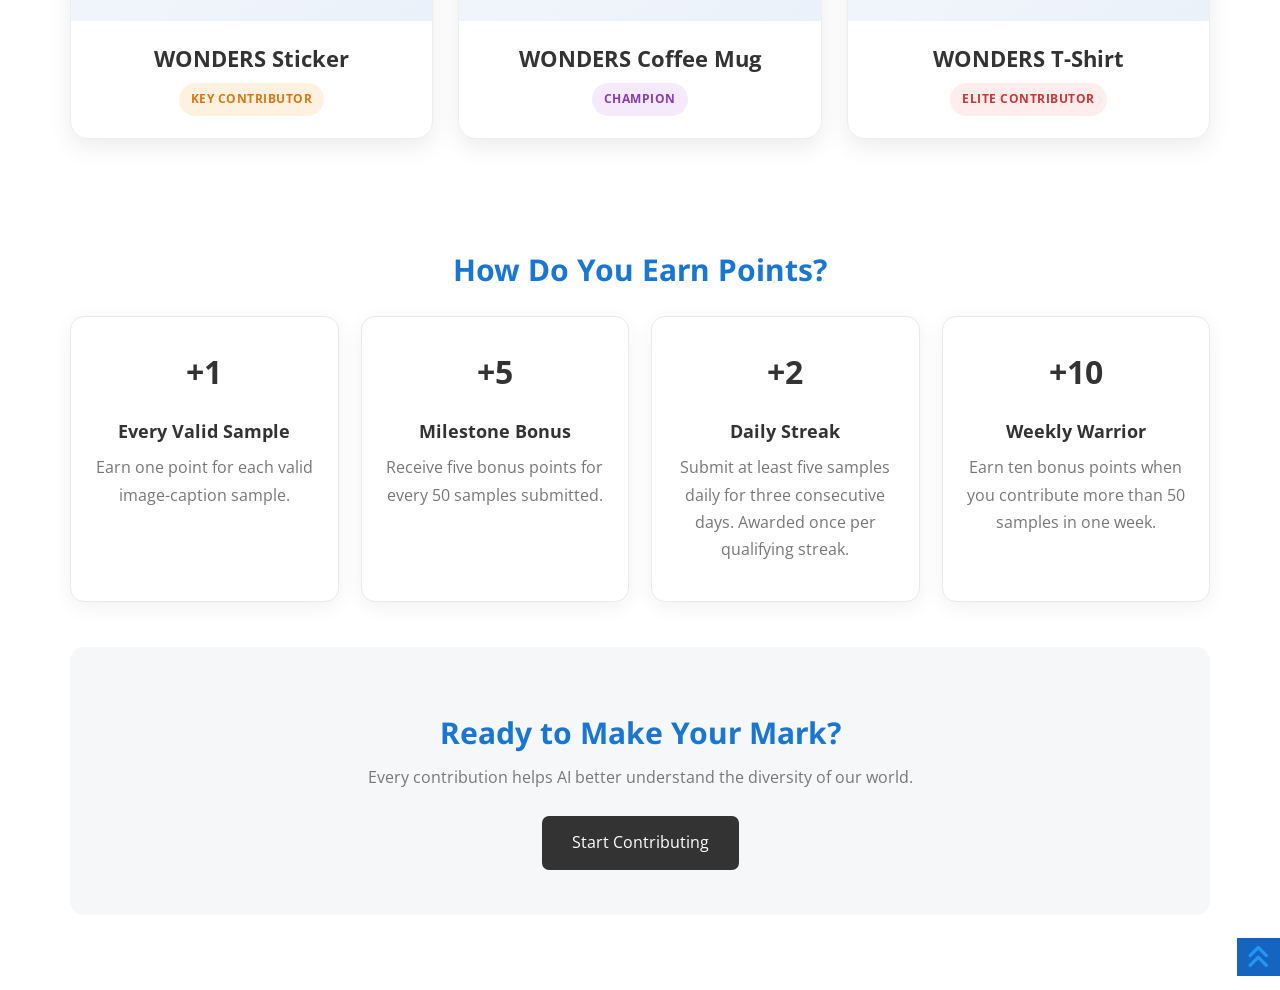
==== commit 5266f6c6: "Update contributor-benefits.html" ====
--- a/contributor-benefits.html
+++ b/contributor-benefits.html
@@ -101,7 +101,7 @@
                                     <li><a href="#language-leads" class="scroll-link">Language Leads</a></li>
                                     </ul>
                                     </li>
-								    <li><a href="#" class="scroll-link">Contribute</a></li>
+								    <li><a href="#leaderboard" class="scroll-link">Leaderboard</a></li>
 									<li><a href="#faq" class="scroll-link">FAQs</a></li>
 									<li><a href="#contact" class="scroll-link">Contact</a></li>
 								</ul>
